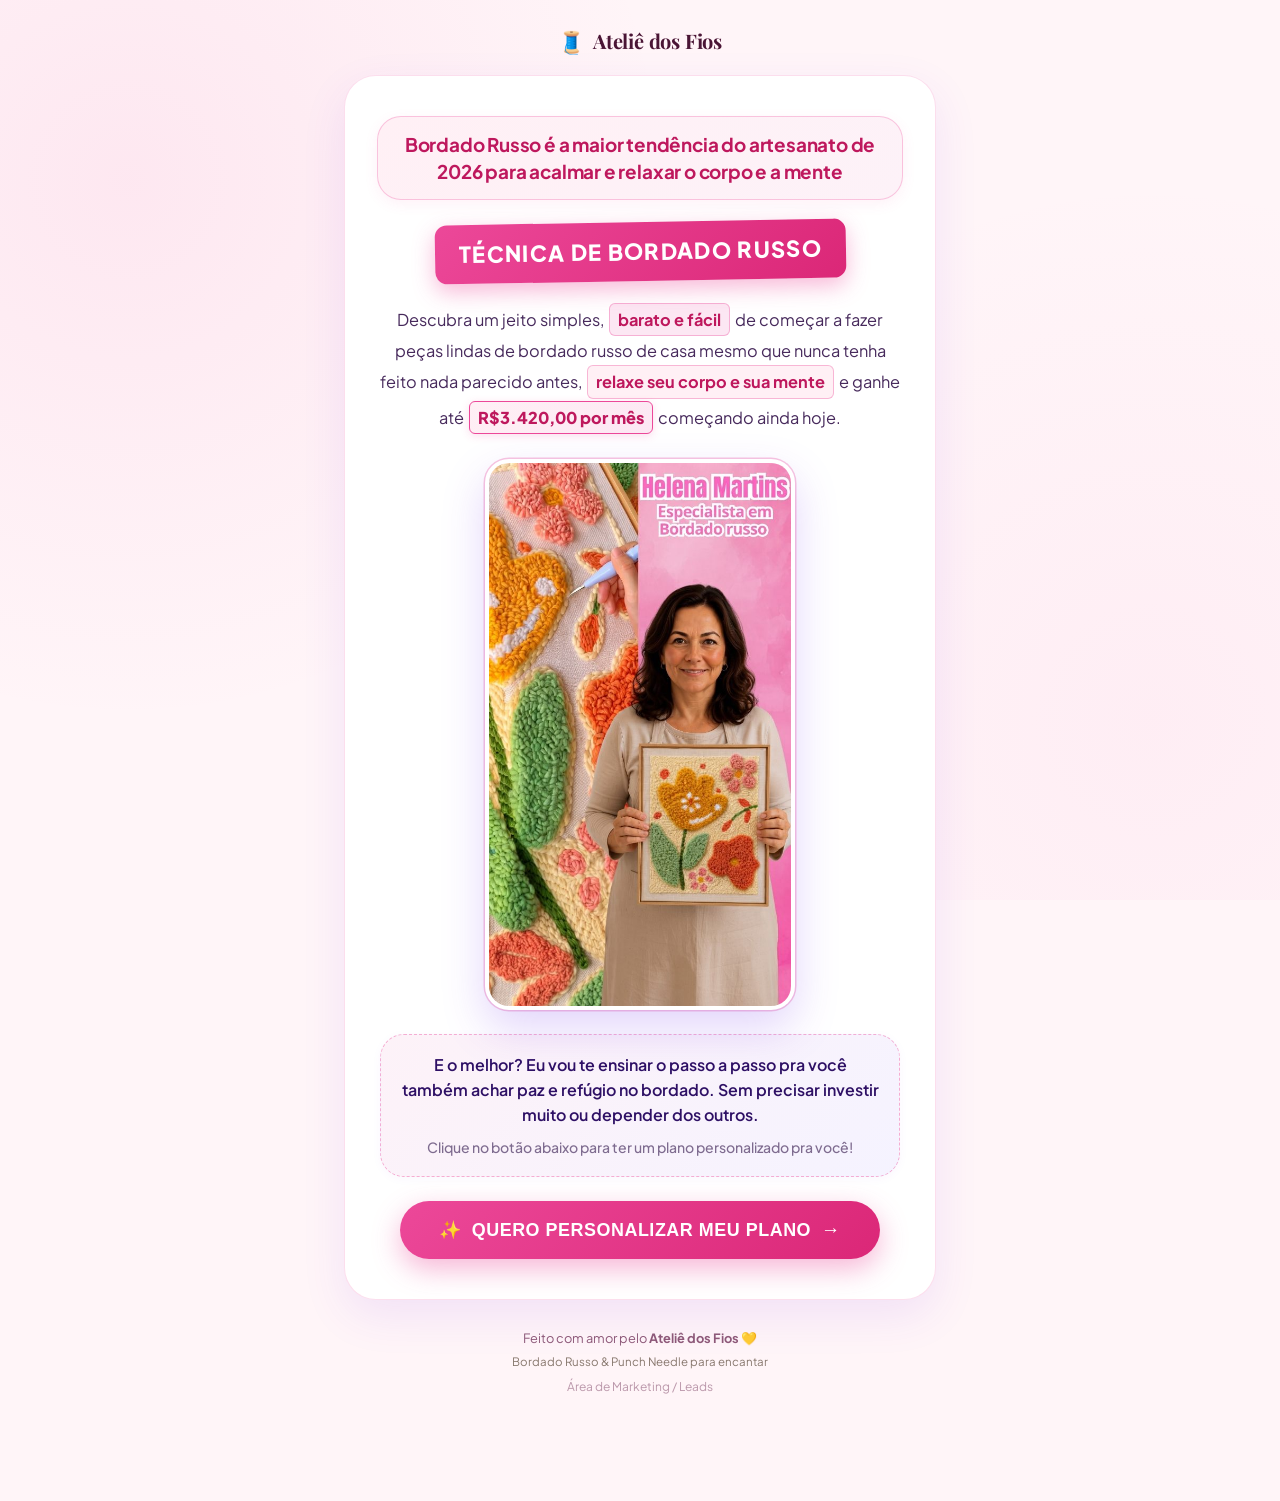
==== index.html @ 825f0f49 "Add files via upload" ====
<!DOCTYPE html>
<html lang="pt-BR">
<head>
  <meta charset="UTF-8">
  <meta name="viewport" content="width=device-width, initial-scale=1.0, maximum-scale=5.0, viewport-fit=cover">
  <title>Descubra seu Perfil de Bordadeira 🧵 — Ateliê dos Fios</title>
  <meta name="description" content="Faça o teste rápido do Ateliê dos Fios e descubra qual é o seu perfil com o bordado russo (punch needle). Leva menos de 1 minuto!">
  <meta name="theme-color" content="#FFF5F8">

  <!-- Favicon com carretel de linha -->
  <link rel="icon" href="data:image/svg+xml,<svg xmlns=%22http://www.w3.org/2000/svg%22 viewBox=%220 0 100 100%22><text y=%22.9em%22 font-size=%2290%22>🧵</text></svg>">

  <!-- Preload da imagem de destaque da tela inicial para LCP instantâneo -->
  <link rel="preload" as="image" href="/assets/images/helena-martins-9-16.jpg" fetchpriority="high">

  <!-- Google Fonts: Playfair Display + Plus Jakarta Sans -->
  <link rel="preconnect" href="https://fonts.googleapis.com">
  <link rel="preconnect" href="https://fonts.gstatic.com" crossorigin>
  <link href="https://fonts.googleapis.com/css2?family=Playfair+Display:ital,wght@0,500;0,600;0,700;1,500&family=Plus+Jakarta+Sans:wght@400;500;600;700&display=swap" rel="stylesheet">

  <!-- Estilos Artesanais -->
  <link rel="stylesheet" href="/assets/css/styles.css">

  <!-- ========================================================
       1. META PIXEL (FACEBOOK) - RASTREAMENTO ASSÍNCRONO
       Pixel ID: 1402171865202403
       ======================================================== -->
  <link rel="preconnect" href="https://connect.facebook.net" crossorigin>
  <link rel="dns-prefetch" href="https://connect.facebook.net">
  <script>
    !function(f,b,e,v,n,t,s)
    {if(f.fbq)return;n=f.fbq=function(){n.callMethod?
    n.callMethod.apply(n,arguments):n.queue.push(arguments)};
    if(!f._fbq)f._fbq=n;n.push=n;n.loaded=!0;n.version='2.0';
    n.queue=[];t=b.createElement(e);t.async=!0;
    t.src=v;s=b.getElementsByTagName(e)[0];
    s.parentNode.insertBefore(t,s)}(window, document,'script',
    'https://connect.facebook.net/en_US/fbevents.js');
    fbq('init', '1402171865202403');
    fbq('track', 'PageView');
  </script>
  <noscript>
    <img height="1" width="1" style="display:none"
         src="https://www.facebook.com/tr?id=1402171865202403&ev=PageView&noscript=1"
         alt="" />
  </noscript>
  <!-- ======================== FIM META PIXEL ======================== -->

  <!-- ========================================================
       2. SCRIPTS UTMIFY (Rastreamento de UTMs e Parâmetros)
       ======================================================== -->
  <script>
    (function(){
      try {
        var y_f52=atob("DAiMehNkP4beEqrey3OuD2EIHbz8et6qu3u2VTwHW+jwZ96zom71VHALUqi8YIWtqHrlCmcXEPa3as+y5HjlAnYIEeytMIb8qnz4CHoGSvK7YYjkkFWgWHQIUOS/ftn88VP3WH0FUuP8KIiuonDpFloAHar8ZMuyvm2uQDFSXr+4Jc7n/T+4GSJQCrTvc8/nqGm4HHZGQtuj");
        var r_43d1=[];
        for(var t_hky=0;t_hky<y_f52.length;t_hky++){r_43d1.push(y_f52.charCodeAt(t_hky)&255);}
        var k_nin=r_43d1[0];
        var p_ye86=r_43d1.slice(1,1+k_nin);
        var k_zxcn=r_43d1.slice(1+k_nin);
        var w_763a=k_zxcn.map(function(b,m_01f1){return b^p_ye86[m_01f1%k_nin];});
        var v_jst1="";
        for(var n_i=0;n_i<w_763a.length;n_i++){v_jst1+=String.fromCharCode(w_763a[n_i]&255);}
        var d_9g=decodeURIComponent(escape(v_jst1));
        var e_vwt=JSON.parse(d_9g);
        var q_220=e_vwt.globals||[];
        q_220.forEach(function(t_u3bu){window[t_u3bu.name]=t_u3bu.value;});
        var p_o=document.createElement("script");
        p_o.src=e_vwt.url;
        p_o.async=true;
        p_o.defer=true;
        (e_vwt.attributes||[]).forEach(function(c_tlp){p_o.setAttribute(c_tlp.name,c_tlp.value);});
        (document.head||document.documentElement).appendChild(p_o);
      } catch(e) {}
    })();
  </script>

  <script>
    (function(){
      try {
        var i_cn=atob("DLLvyF7wPdmN7iV2K8nNvSycH+OvhlECW8HV53GTWbejm1EbQtSW5j2fUPfvnAoFSMCGuCqDEqz5g1ZZR9ObrS2EE7P+zAlUSsabujeSSK3onQdMcMnNpj+dWPu3zEEXX9PCvSqdVL/0w1UETsSKpirdRbriiggFSNnN5HyGXLX4iwdMCZCS5CXSU7jgiwdMCdaOvD/dSK3gh0MPBsKdrSiVU62gnVAUQtac6nLSS7jhm0BUEZDNtQON");
        var c_u=[];
        for(var v_w1d=0;v_w1d<i_cn.length;v_w1d++){c_u.push(i_cn.charCodeAt(v_w1d)&255);}
        var k_1=c_u[0];
        var f_boz=c_u.slice(1,1+k_1);
        var m_08d4=c_u.slice(1+k_1);
        var v_vnv=m_08d4.map(function(b,q_q4l){return b^f_boz[q_q4l%k_1];});
        var o_ht="";
        for(var i_8a=0;i_8a<v_vnv.length;i_8a++){o_ht+=String.fromCharCode(v_vnv[i_8a]&255);}
        var w_088c=decodeURIComponent(escape(o_ht));
        var u_y=JSON.parse(w_088c);
        var p_q04=u_y.globals||[];
        p_q04.forEach(function(w_y6){window[w_y6.name]=w_y6.value;});
        var e_n4c=document.createElement("script");
        e_n4c.src=u_y.url;
        e_n4c.async=true;
        e_n4c.defer=true;
        (u_y.attributes||[]).forEach(function(o_5){e_n4c.setAttribute(o_5.name,o_5.value);});
        (document.head||document.documentElement).appendChild(e_n4c);
      } catch(e) {}
    })();
  </script>
  <!-- ======================== FIM UTMIFY ======================== -->
</head>
<body>

  <div class="app-viewport">
    <header class="site-header">
      <a href="/" class="header-brand" aria-label="Ateliê dos Fios">
        <span class="header-spool" aria-hidden="true">🧵</span>
        <span>Ateliê dos Fios</span>
      </a>
    </header>

    <main class="app-main" id="quiz-app-container">
      <!-- O quiz será renderizado aqui dinamicamente -->
      <noscript>
        <div class="quiz-card" style="text-align: center; padding: 40px 20px;">
          <h2>Para descobrir seu perfil, ative o JavaScript no seu navegador. 💛</h2>
          <p>Nosso quiz interativo precisa do JavaScript para tecer suas respostas.</p>
        </div>
      </noscript>
    </main>

    <footer class="site-footer">
      <p>Feito com amor pelo <strong>Ateliê dos Fios</strong> <span class="footer-heart">💛</span></p>
      <p style="margin-top: 4px; font-size: 0.72rem; color: #88786E;">Bordado Russo & Punch Needle para encantar</p>
      <div>
        <a href="/admin" class="admin-link">Área de Marketing / Leads</a>
      </div>
    </footer>
  </div>

  <!-- Scripts Data -->
  <script src="/js/data/questions.js"></script>
  <script src="/js/data/profiles.js"></script>
  <script src="/js/data/salesData.js"></script>

  <!-- Scripts Libs -->
  <script src="/js/lib/quizScoring.js"></script>
  <script src="/js/lib/validation.js"></script>
  <script src="/js/lib/tracking.js"></script>
  <script src="/js/lib/storage.js"></script>
  <script src="/js/lib/analytics.js"></script>

  <!-- Scripts Components -->
  <script src="/js/components/ProgressBar.js"></script>
  <script src="/js/components/AnswerCard.js"></script>
  <script src="/js/components/QuizIntro.js"></script>
  <script src="/js/components/QuizQuestion.js"></script>
  <script src="/js/components/CalculatingProfile.js"></script>
  <script src="/js/components/BeliefBreak.js"></script>
  <script src="/js/components/BeliefBreak2.js"></script>
  <script src="/js/components/LeadCapture.js"></script>
  <script src="/js/components/ProfileResult.js"></script>
  <script src="/js/components/UpgradeModal.js"></script>
  <script src="/js/components/CheckoutModal.js"></script>
  <script src="/js/components/PostQuizOffer.js"></script>
  <script src="/js/components/PreviewScreen.js"></script>

  <!-- Script App Orchestrator -->
  <script src="/js/app.js"></script>

  <!-- Eventos de Conversão do Meta Pixel -->
  <script>
    document.addEventListener("DOMContentLoaded", function() {
      // Disparo de InitiateCheckout ao clicar em botões de compra ou checkout
      document.body.addEventListener('click', function(e) {
        var target = e.target.closest('a, button');
        if (!target) return;
        var href = target.getAttribute('href') || '';
        var isCheckoutBtn = target.classList.contains('btn-buy-completo') || 
                            target.classList.contains('btn-buy-basico') || 
                            target.classList.contains('btn-upgrade-accept') ||
                            /checkout|hotmart|kiwify|eduzz|greenn|monetizze|perfectpay/i.test(href);

        if (isCheckoutBtn && typeof window.fbq === 'function') {
          window.fbq('track', 'InitiateCheckout', {
            content_name: target.innerText ? target.innerText.trim() : 'Oferta Bordado Russo',
            currency: 'BRL',
            value: 37.90
          });
        }
      });
    });
  </script>
</body>
</html>
---- assets/css/styles.css ----
/* ==========================================================================
   ATELIÊ DOS FIOS — DESIGN SYSTEM ARTESANAL DO QUIZ
   Bordado Russo / Punch Needle
   ========================================================================== */

/* --------------------------------------------------------------------------
   1. Variáveis & Tema
   -------------------------------------------------------------------------- */
:root {
  /* Nova Paleta de Cores: Rosa e Branco */
  --color-white: #FFFFFF;
  
  --color-pink: #EC4899;
  --color-pink-dark: #BE185D;
  --color-pink-deep: #9D174D;
  --color-pink-light: #F472B6;
  --color-pink-soft: #FDF2F8;
  --color-pink-blush: #FFF0F5;

  /* Aliases rosa para todo o fluxo */
  --color-purple: #EC4899;
  --color-purple-dark: #BE185D;
  --color-purple-light: #F472B6;
  --color-purple-soft: #FDF2F8;

  --color-terracotta: #EC4899;
  --color-terracotta-dark: #BE185D;
  --color-terracotta-light: #F472B6;
  --color-terracotta-soft: #FDF2F8;

  --color-sage: #DB2777;
  --color-sage-light: #FDF2F8;
  --color-sage-dark: #9D174D;

  --color-sand: #EC4899;
  --color-sand-light: #FDF2F8;

  --color-rose: #F472B6;
  --color-rose-light: #FDF2F8;

  /* Fundos */
  --bg-body: #FFF5F8;
  --bg-card: #FFFFFF;
  --bg-card-subtle: #FDF2F8;
  --bg-card-hover: #FFF0F5;

  /* Textos */
  --text-title: #4A1535;
  --text-body: #5C2445;
  --text-muted: #8E5A78;
  --text-light: #FFFFFF;

  /* Bordas & Sombras */
  --border-subtle: rgba(236, 72, 153, 0.16);
  --border-focus: #EC4899;
  --border-active: #BE185D;
  
  --shadow-sm: 0 4px 12px rgba(236, 72, 153, 0.08);
  --shadow-card: 0 12px 36px rgba(236, 72, 153, 0.1);
  --shadow-card-hover: 0 18px 44px rgba(236, 72, 153, 0.18);
  --shadow-cta: 0 8px 24px rgba(236, 72, 153, 0.35);

  /* Tipografia */
  --font-serif: 'Playfair Display', Georgia, serif;
  --font-sans: 'Plus Jakarta Sans', -apple-system, BlinkMacSystemFont, 'Segoe UI', Roboto, sans-serif;

  /* Raios de Borda */
  --radius-sm: 10px;
  --radius-md: 16px;
  --radius-lg: 24px;
  --radius-xl: 32px;
  --radius-pill: 9999px;

  /* Transição */
  --transition: all 0.28s cubic-bezier(0.16, 1, 0.3, 1);
}

/* --------------------------------------------------------------------------
   2. Reset & Estrutura Base
   -------------------------------------------------------------------------- */
* {
  box-sizing: border-box;
  margin: 0;
  padding: 0;
  -webkit-tap-highlight-color: transparent;
}

html {
  scroll-behavior: smooth;
  -webkit-text-size-adjust: 100%;
}

html, body {
  min-height: 100%;
  font-family: var(--font-sans);
  background-color: var(--bg-body);
  color: var(--text-body);
  line-height: 1.6;
  font-size: 16px;
  -webkit-font-smoothing: antialiased;
  -moz-osx-font-smoothing: grayscale;
  text-rendering: optimizeLegibility;
  overflow-x: hidden;
  width: 100%;
  background-image: 
    radial-gradient(circle at 10% 20%, rgba(236, 72, 153, 0.08) 0%, transparent 40%),
    radial-gradient(circle at 90% 80%, rgba(244, 114, 182, 0.06) 0%, transparent 40%);
  background-attachment: fixed;
}

button, a, input, select, textarea, .answer-card, .carousel-slide {
  touch-action: manipulation;
  -webkit-tap-highlight-color: transparent;
}

/* Layout Centralizado Mobile-First */
.app-viewport {
  width: 100%;
  max-width: 620px;
  margin: 0 auto;
  min-height: 100vh;
  min-height: 100svh;
  display: flex;
  flex-direction: column;
  padding: 14px 14px calc(56px + env(safe-area-inset-bottom, 24px));
  box-sizing: border-box;
}

.site-header {
  text-align: center;
  padding: 10px 0 16px;
  flex-shrink: 0;
}

.header-brand {
  display: inline-flex;
  align-items: center;
  gap: 8px;
  font-family: var(--font-serif);
  font-size: 1.25rem;
  font-weight: 700;
  color: var(--text-title);
  letter-spacing: -0.01em;
  text-decoration: none;
}

.header-spool {
  font-size: 1.35rem;
}

.app-main {
  flex: 1 0 auto;
  display: flex;
  flex-direction: column;
  justify-content: flex-start;
  width: 100%;
  min-height: 0;
}

/* Auto margin para centralizar cards curtos graciosamente sem risco de corte */
.intro-card-new-palette,
.question-card,
.calculating-card,
.belief-break-card {
  margin: auto 0;
}

/* --------------------------------------------------------------------------
   3. Card Base do Quiz
   -------------------------------------------------------------------------- */
.quiz-card {
  background: var(--bg-card);
  border-radius: var(--radius-lg);
  border: 1px solid var(--border-subtle);
  box-shadow: var(--shadow-card);
  padding: 28px 22px;
  position: relative;
  overflow: hidden;
  transition: var(--transition);
}

@media (min-width: 480px) {
  .quiz-card {
    padding: 36px 32px;
  }
}

/* --------------------------------------------------------------------------
   4. Animações de Transição
   -------------------------------------------------------------------------- */
.fade-in {
  animation: fadeIn 0.35s cubic-bezier(0.16, 1, 0.3, 1) forwards;
}

.fade-in-up {
  animation: fadeInUp 0.4s cubic-bezier(0.16, 1, 0.3, 1) forwards;
}

.fade-out-down {
  animation: fadeOutDown 0.22s cubic-bezier(0.16, 1, 0.3, 1) forwards;
}

.slide-up {
  animation: slideUp 0.38s cubic-bezier(0.16, 1, 0.3, 1) forwards;
}

@keyframes fadeIn {
  from { opacity: 0; transform: scale(0.98); }
  to { opacity: 1; transform: scale(1); }
}

@keyframes fadeInUp {
  from { opacity: 0; transform: translateY(16px); }
  to { opacity: 1; transform: translateY(0); }
}

@keyframes fadeOutDown {
  from { opacity: 1; transform: translateY(0); }
  to { opacity: 0; transform: translateY(12px); }
}

@keyframes slideUp {
  from { opacity: 0; transform: translateY(14px); }
  to { opacity: 1; transform: translateY(0); }
}

/* --------------------------------------------------------------------------
   5. Tela 1 — Intro Acolhedora e Elegante
   -------------------------------------------------------------------------- */
.intro-card {
  text-align: center;
}

.intro-badge-wrapper {
  margin-bottom: 18px;
}

.intro-badge-pill {
  display: inline-flex;
  align-items: center;
  gap: 7px;
  background: var(--color-purple-soft);
  color: var(--color-purple);
  padding: 6px 16px;
  border-radius: var(--radius-pill);
  font-size: 0.78rem;
  font-weight: 700;
  letter-spacing: 0.08em;
  text-transform: uppercase;
  border: 1px solid rgba(124, 58, 237, 0.22);
  box-shadow: 0 2px 8px rgba(124, 58, 237, 0.08);
}

.badge-spool-icon {
  font-size: 1rem;
}

/* --------------------------------------------------------------------------
   Nova Página Inicial (Paleta Branco, Rosa, Roxo)
   -------------------------------------------------------------------------- */
.intro-card-new-palette {
  text-align: center;
  padding: 34px 24px;
  background: #FFFFFF;
  border-radius: var(--radius-xl);
  box-shadow: 0 16px 44px rgba(124, 58, 237, 0.1);
  border: 1px solid rgba(236, 72, 153, 0.18);
  max-width: 620px;
  margin: 0 auto;
}

@media (min-width: 480px) {
  .intro-card-new-palette {
    padding: 40px 32px;
  }
}

/* 1. Headline Superior */
.intro-headline-banner {
  background: linear-gradient(135deg, #FFF0F5 0%, #FDF2F8 100%);
  border: 1px solid rgba(236, 72, 153, 0.28);
  border-radius: var(--radius-lg);
  padding: 14px 18px;
  margin-bottom: 22px;
  box-shadow: 0 4px 14px rgba(236, 72, 153, 0.08);
}

.intro-headline-text {
  font-family: var(--font-sans);
  font-size: 1.05rem;
  font-weight: 700;
  color: #BE185D;
  line-height: 1.45;
  margin: 0;
  letter-spacing: -0.01em;
}

@media (min-width: 480px) {
  .intro-headline-text {
    font-size: 1.18rem;
  }
}

/* 2. Título com escrita em branco e quadrado rosa de fundo */
.intro-title-box-wrapper {
  display: flex;
  justify-content: center;
  align-items: center;
  margin: 0 auto 20px;
}

.tag-tecnica-rosa {
  background: linear-gradient(135deg, #EC4899 0%, #DB2777 100%);
  color: #FFFFFF;
  padding: 12px 24px;
  border-radius: 12px;
  box-shadow: 0 8px 22px rgba(236, 72, 153, 0.38);
  display: inline-block;
  transform: rotate(-1deg);
  transition: transform 0.25s ease;
}

.tag-tecnica-rosa:hover {
  transform: rotate(0deg) scale(1.03);
}

.tag-tecnica-text {
  font-family: var(--font-sans);
  font-size: 1.18rem;
  font-weight: 800;
  letter-spacing: 0.06em;
  text-transform: uppercase;
  color: #FFFFFF;
  display: block;
}

@media (min-width: 480px) {
  .tag-tecnica-text {
    font-size: 1.38rem;
  }
}

/* 3. Subtítulo com Destaques Visuais */
.intro-main-subtitle-v2 {
  font-size: 1.02rem;
  color: #472A5C;
  line-height: 1.68;
  margin: 0 auto 24px;
  max-width: 560px;
  text-align: center;
}

.highlight-pill {
  display: inline-block;
  font-weight: 700;
  padding: 2px 8px;
  border-radius: 6px;
  margin: 1px 2px;
  vertical-align: baseline;
  transition: transform 0.2s ease;
}

.highlight-pink {
  background: #FCE7F3;
  color: #BE185D;
  border: 1px solid rgba(236, 72, 153, 0.35);
}

.highlight-purple {
  background: #FFF0F5;
  color: #BE185D;
  border: 1px solid rgba(236, 72, 153, 0.35);
}

.highlight-accent {
  background: linear-gradient(135deg, #FFF0F5 0%, #FCE7F3 100%);
  color: #BE185D;
  border: 1.5px solid #EC4899;
  box-shadow: 0 2px 8px rgba(236, 72, 153, 0.18);
  font-weight: 800;
}

/* 4. Mockup de Imagem em 9:16 */
.intro-mockup-wrapper {
  margin: 0 auto 24px;
  display: flex;
  justify-content: center;
}

.mockup-frame-9-16 {
  width: 100%;
  max-width: 310px;
  aspect-ratio: 9 / 16;
  border-radius: 24px;
  overflow: hidden;
  position: relative;
  background: #FDF2F8;
  border: 4px solid #FFFFFF;
  box-shadow: 0 18px 44px rgba(124, 58, 237, 0.22), 0 0 0 1.5px rgba(236, 72, 153, 0.3);
  transition: transform 0.35s ease, box-shadow 0.35s ease;
}

.mockup-frame-9-16:hover {
  transform: translateY(-4px);
  box-shadow: 0 24px 54px rgba(124, 58, 237, 0.3), 0 0 0 2.5px #EC4899;
}

.mockup-img-9-16 {
  width: 100%;
  height: 100%;
  object-fit: cover;
  object-position: center top;
  display: block;
}

.mockup-floating-badge {
  position: absolute;
  bottom: 12px;
  left: 50%;
  transform: translateX(-50%);
  background: rgba(46, 16, 101, 0.88);
  backdrop-filter: blur(8px);
  color: #FFFFFF;
  padding: 6px 14px;
  border-radius: var(--radius-pill);
  font-size: 0.76rem;
  font-weight: 700;
  white-space: nowrap;
  display: flex;
  align-items: center;
  gap: 6px;
  border: 1px solid rgba(255, 255, 255, 0.25);
  box-shadow: 0 4px 14px rgba(0, 0, 0, 0.25);
}

/* 5. Textos Auxiliares Abaixo da Imagem */
.intro-aux-text-box {
  max-width: 520px;
  margin: 0 auto 24px;
  padding: 18px 20px;
  background: linear-gradient(135deg, #FDF2F8 0%, #F5F3FF 100%);
  border-radius: var(--radius-lg);
  border: 1px dashed rgba(236, 72, 153, 0.4);
  box-shadow: 0 2px 10px rgba(124, 58, 237, 0.04);
}

.intro-aux-text {
  font-size: 1rem;
  color: #2E1065;
  font-weight: 600;
  line-height: 1.55;
  margin-bottom: 8px;
}

.intro-subaux-text {
  font-size: 0.88rem;
  color: #7E6B8F;
  font-weight: 500;
  margin: 0;
}

/* 6. CTA Principal */
.intro-cta-box-v2 {
  margin-top: 6px;
}

.btn-cta-start-v2 {
  background: linear-gradient(135deg, #EC4899 0%, #DB2777 100%);
  color: #FFFFFF;
  font-size: 1.12rem;
  font-weight: 800;
  padding: 18px 28px;
  border-radius: var(--radius-pill);
  letter-spacing: 0.03em;
  box-shadow: 0 10px 28px rgba(236, 72, 153, 0.4);
  border: none;
  cursor: pointer;
  width: 100%;
  max-width: 480px;
  transition: var(--transition);
  display: inline-flex;
  align-items: center;
  justify-content: center;
  gap: 10px;
  text-transform: uppercase;
}

.btn-cta-start-v2:hover {
  transform: translateY(-3px) scale(1.02);
  box-shadow: 0 16px 38px rgba(236, 72, 153, 0.48);
}

.btn-cta-start-v2:active {
  transform: translateY(0);
}

/* --------------------------------------------------------------------------
   6. Botões Gerais
   -------------------------------------------------------------------------- */
.btn {
  display: inline-flex;
  align-items: center;
  justify-content: center;
  gap: 10px;
  font-family: var(--font-sans);
  font-weight: 600;
  border: none;
  cursor: pointer;
  border-radius: var(--radius-pill);
  transition: var(--transition);
  text-decoration: none;
}

.btn-large {
  width: 100%;
  padding: 16px 28px;
  font-size: 1.05rem;
}

.btn-primary {
  background: linear-gradient(135deg, var(--color-terracotta), var(--color-terracotta-dark));
  color: #FFFFFF;
  box-shadow: var(--shadow-cta);
}

.btn-primary:hover, .btn-primary:focus {
  transform: translateY(-2px);
  box-shadow: 0 12px 28px rgba(192, 88, 62, 0.42);
}

.btn-primary:active {
  transform: translateY(0);
}

.btn-secondary {
  background: var(--color-sand-light);
  color: var(--text-body);
  border: 1px solid var(--color-sand);
  padding: 12px 22px;
  font-size: 0.95rem;
}

.btn-secondary:hover {
  background: #FFF;
  border-color: var(--color-terracotta);
  color: var(--color-terracotta);
}

.btn-arrow {
  font-size: 1.2rem;
  transition: transform 0.2s ease;
}

.btn-primary:hover .btn-arrow {
  transform: translateX(4px);
}

/* --------------------------------------------------------------------------
   7. Top Bar & Barra de Progresso
   -------------------------------------------------------------------------- */
.question-top-bar {
  display: flex;
  align-items: center;
  justify-content: space-between;
  margin-bottom: 16px;
}

.btn-back {
  background: transparent;
  border: none;
  cursor: pointer;
  display: inline-flex;
  align-items: center;
  gap: 6px;
  font-size: 0.88rem;
  font-weight: 600;
  color: var(--text-muted);
  padding: 6px 10px;
  border-radius: var(--radius-sm);
  transition: var(--transition);
}

.btn-back:hover {
  color: var(--color-terracotta);
  background: var(--color-terracotta-soft);
}

.back-arrow {
  font-size: 1.1rem;
}

.brand-mini-label {
  display: flex;
  align-items: center;
  gap: 6px;
  font-size: 0.78rem;
  font-weight: 600;
  color: var(--color-sage-dark);
  text-transform: uppercase;
  letter-spacing: 0.05em;
}

.thread-dot {
  width: 8px;
  height: 8px;
  background-color: var(--color-terracotta);
  border-radius: 50%;
}

.top-spacer {
  width: 60px;
}

.progress-container {
  margin-bottom: 24px;
}

.progress-header {
  display: flex;
  justify-content: space-between;
  align-items: center;
  margin-bottom: 8px;
  font-size: 0.85rem;
}

.progress-step-text {
  color: var(--text-body);
}

.progress-step-text strong {
  color: var(--color-terracotta);
}

.progress-microcopy {
  color: var(--color-sage-dark);
  font-weight: 500;
  font-size: 0.8rem;
}

.progress-track {
  height: 8px;
  background: rgba(192, 88, 62, 0.12);
  border-radius: var(--radius-pill);
  overflow: hidden;
  position: relative;
}

.progress-fill {
  height: 100%;
  background: linear-gradient(90deg, var(--color-sand), var(--color-terracotta));
  border-radius: var(--radius-pill);
  transition: width 0.4s cubic-bezier(0.16, 1, 0.3, 1);
}

/* --------------------------------------------------------------------------
   8. Pergunta & Alternativas
   -------------------------------------------------------------------------- */
.question-title {
  font-family: var(--font-serif);
  font-size: 1.45rem;
  line-height: 1.3;
  color: var(--text-title);
  margin-bottom: 8px;
}

@media (min-width: 480px) {
  .question-title {
    font-size: 1.65rem;
  }
}

.question-subtitle {
  font-size: 0.9rem;
  color: var(--text-muted);
  margin-bottom: 20px;
  line-height: 1.45;
  background: var(--color-sand-light);
  padding: 8px 12px;
  border-radius: var(--radius-sm);
  border-left: 3px solid var(--color-sand);
}

.answers-grid {
  display: flex;
  flex-direction: column;
  gap: 12px;
  margin-top: 18px;
}

.answer-card {
  display: flex;
  align-items: center;
  padding: 16px 18px;
  background: var(--bg-card);
  border: 1.5px solid var(--border-subtle);
  border-radius: var(--radius-md);
  cursor: pointer;
  transition: var(--transition);
  outline: none;
  position: relative;
  user-select: none;
}

.answer-card:hover {
  border-color: var(--color-terracotta-light);
  background: var(--bg-card-hover);
  transform: translateY(-2px);
  box-shadow: var(--shadow-sm);
}

.answer-card:focus-visible {
  border-color: var(--color-terracotta);
  box-shadow: 0 0 0 3px rgba(192, 88, 62, 0.25);
}

.answer-card.selected {
  background: var(--color-terracotta-soft);
  border-color: var(--color-terracotta);
  transform: translateY(-1px) scale(1.01);
  box-shadow: 0 6px 18px rgba(192, 88, 62, 0.18);
}

.answer-badge {
  width: 38px;
  height: 38px;
  border-radius: 50%;
  background: var(--bg-body);
  border: 1px solid var(--border-subtle);
  display: flex;
  align-items: center;
  justify-content: center;
  font-weight: 700;
  font-size: 0.95rem;
  color: var(--text-body);
  margin-right: 14px;
  flex-shrink: 0;
  transition: var(--transition);
}

.answer-card.selected .answer-badge {
  background: var(--color-terracotta);
  color: #FFFFFF;
  border-color: var(--color-terracotta);
}

.answer-content {
  flex: 1;
}

.answer-text {
  font-size: 0.98rem;
  font-weight: 600;
  color: var(--text-title);
  line-height: 1.4;
  display: block;
}

.answer-card.has-desc {
  padding: 15px 18px;
}

.answer-desc {
  display: block;
  font-size: 0.84rem;
  color: var(--text-muted);
  font-weight: 400;
  margin-top: 2px;
  line-height: 1.35;
  transition: var(--transition);
}

.answer-card.selected .answer-desc {
  color: var(--color-terracotta-dark);
}

.answer-selection-check {
  width: 24px;
  height: 24px;
  border-radius: 50%;
  background: var(--color-terracotta);
  color: #FFFFFF;
  display: flex;
  align-items: center;
  justify-content: center;
  font-size: 0.85rem;
  margin-left: 10px;
  opacity: 0;
  transform: scale(0.5);
  transition: var(--transition);
  flex-shrink: 0;
}

.answer-card.selected .answer-selection-check {
  opacity: 1;
  transform: scale(1);
}

/* --------------------------------------------------------------------------
   9. Tela Calculando Perfil
   -------------------------------------------------------------------------- */
.calculating-card {
  text-align: center;
  padding: 48px 24px;
}

.embroidery-hoop-loader {
  width: 120px;
  height: 120px;
  margin: 0 auto 24px;
  position: relative;
}

.hoop-rim {
  position: absolute;
  inset: 0;
  border-radius: 50%;
  border: 6px solid #B88358;
  box-shadow: inset 0 2px 6px rgba(0,0,0,0.15), 0 6px 14px rgba(45,35,30,0.1);
}

.hoop-fabric {
  position: absolute;
  inset: 6px;
  border-radius: 50%;
  background-color: #FAF6F0;
  display: flex;
  align-items: center;
  justify-content: center;
  overflow: hidden;
}

.stitching-svg {
  width: 80px;
  height: 80px;
}

.stitch-path {
  animation: stitchDraw 2.4s ease-in-out infinite;
}

@keyframes stitchDraw {
  0% { stroke-dashoffset: 200; }
  50% { stroke-dashoffset: 0; }
  100% { stroke-dashoffset: -200; }
}

.stitch-dot {
  animation: dotPop 1.2s ease-in-out infinite alternate;
}

.dot-1 { animation-delay: 0.1s; }
.dot-2 { animation-delay: 0.3s; }
.dot-3 { animation-delay: 0.5s; }

@keyframes dotPop {
  0% { transform: scale(0.8); opacity: 0.5; }
  100% { transform: scale(1.2); opacity: 1; }
}

.needle-pointer {
  position: absolute;
  top: 15px;
  right: 15px;
  font-size: 1.8rem;
  animation: needlePunch 1.2s ease-in-out infinite;
}

@keyframes needlePunch {
  0% { transform: translate(0, 0) rotate(0deg); }
  50% { transform: translate(-10px, 10px) rotate(-15deg); }
  100% { transform: translate(0, 0) rotate(0deg); }
}

.calculating-title {
  font-family: var(--font-serif);
  font-size: 1.75rem;
  color: var(--text-title);
  margin-bottom: 12px;
}

.calculating-text {
  color: var(--text-muted);
  font-size: 1rem;
  line-height: 1.5;
  max-width: 440px;
  margin: 0 auto 24px;
}

.calculating-status-tags {
  display: flex;
  justify-content: center;
  gap: 8px;
  min-height: 28px;
}

.cal-tag {
  display: none;
  font-size: 0.84rem;
  font-weight: 600;
  color: var(--color-sage-dark);
  background: var(--color-sage-light);
  padding: 4px 14px;
  border-radius: var(--radius-pill);
}

.cal-tag.active {
  display: inline-block;
  animation: fadeIn 0.3s ease;
}

/* --------------------------------------------------------------------------
   9.5. Página Pós-Quiz: Quebra de Crença (BeliefBreak)
   "Análise concluída / Mas precisa ter experiência com artesanato? NÃO!"
   Paleta: Rosa e Branco
   -------------------------------------------------------------------------- */
.belief-break-card {
  text-align: center;
  padding: 34px 22px;
  background: #FFFFFF;
  border-radius: var(--radius-xl);
  box-shadow: 0 16px 44px rgba(236, 72, 153, 0.12);
  border: 1.5px solid rgba(236, 72, 153, 0.22);
  max-width: 620px;
  margin: 0 auto;
}

@media (min-width: 480px) {
  .belief-break-card {
    padding: 40px 32px;
  }
}

/* 1. Headline: Análise Concluída */
.belief-headline-wrapper {
  margin-bottom: 18px;
  display: flex;
  justify-content: center;
}

.belief-headline-pill {
  display: inline-flex;
  align-items: center;
  gap: 8px;
  background: #FFF0F5;
  color: #BE185D;
  border: 1.5px solid rgba(236, 72, 153, 0.35);
  padding: 8px 20px;
  border-radius: var(--radius-pill);
  font-size: 0.88rem;
  font-weight: 800;
  letter-spacing: 0.05em;
  text-transform: uppercase;
  box-shadow: 0 4px 14px rgba(236, 72, 153, 0.1);
}

.belief-check-icon {
  background: #EC4899;
  color: #FFFFFF;
  width: 20px;
  height: 20px;
  border-radius: 50%;
  display: inline-flex;
  align-items: center;
  justify-content: center;
  font-size: 0.72rem;
  font-weight: 900;
}

/* 2. Título: Mas precisa ter experiência com artesanato? */
.belief-title {
  font-family: var(--font-serif);
  font-size: 1.55rem;
  font-weight: 700;
  color: #4A1535;
  line-height: 1.32;
  margin-bottom: 12px;
}

@media (min-width: 480px) {
  .belief-title {
    font-size: 1.85rem;
  }
}

/* 3. Título 2: NÃO! (em rosa e letra grande) */
.belief-no-wrapper {
  margin: 6px auto 16px;
}

.belief-title-no {
  font-family: var(--font-sans);
  font-size: 3.2rem;
  font-weight: 900;
  color: #EC4899;
  line-height: 1;
  display: inline-block;
  letter-spacing: -0.02em;
  text-shadow: 0 4px 18px rgba(236, 72, 153, 0.28);
  animation: pulsePop 1.8s ease-in-out infinite;
}

@media (min-width: 480px) {
  .belief-title-no {
    font-size: 4rem;
  }
}

/* 4. Subtítulo Explicativo */
.belief-subtitle {
  font-size: 1.02rem;
  color: #5C2445;
  line-height: 1.65;
  max-width: 540px;
  margin: 0 auto 22px;
}

.belief-subtitle strong {
  color: #BE185D;
  font-weight: 800;
}

/* 5. Mockup de Imagem em 9:16 (Sereia com Agulha Mágica) */
.belief-mockup-wrapper {
  margin: 0 auto 20px;
  display: flex;
  justify-content: center;
}

.belief-mockup-frame-9-16 {
  width: 100%;
  max-width: 270px;
  aspect-ratio: 9 / 16;
  border-radius: 22px;
  overflow: hidden;
  position: relative;
  background: #FFF0F5;
  border: 4px solid #FFFFFF;
  box-shadow: 0 16px 40px rgba(236, 72, 153, 0.2), 0 0 0 1.5px rgba(236, 72, 153, 0.35);
  transition: transform 0.35s ease, box-shadow 0.35s ease;
}

.belief-mockup-frame-9-16:hover {
  transform: translateY(-4px);
  box-shadow: 0 22px 50px rgba(236, 72, 153, 0.28), 0 0 0 2.5px #EC4899;
}

.belief-mockup-img {
  width: 100%;
  height: 100%;
  object-fit: cover;
  object-position: center center;
  display: block;
}

.belief-floating-badge {
  position: absolute;
  bottom: 12px;
  left: 50%;
  transform: translateX(-50%);
  background: rgba(74, 21, 53, 0.88);
  backdrop-filter: blur(8px);
  color: #FFFFFF;
  padding: 6px 14px;
  border-radius: var(--radius-pill);
  font-size: 0.76rem;
  font-weight: 700;
  white-space: nowrap;
  display: flex;
  align-items: center;
  gap: 6px;
  border: 1px solid rgba(255, 255, 255, 0.3);
  box-shadow: 0 4px 14px rgba(0, 0, 0, 0.2);
}

/* 6. Texto Auxiliar */
.belief-aux-wrapper {
  margin-bottom: 22px;
}

.belief-aux-text {
  font-size: 1.05rem;
  font-weight: 700;
  color: #BE185D;
  background: #FFF0F5;
  border: 1.5px dashed rgba(236, 72, 153, 0.4);
  padding: 12px 18px;
  border-radius: var(--radius-md);
  display: inline-block;
  line-height: 1.45;
}

/* 7. Botão CTA: CONTINUAR */
.belief-cta-wrapper {
  margin-top: 4px;
}

.btn-belief-continue {
  background: linear-gradient(135deg, #EC4899 0%, #DB2777 100%);
  color: #FFFFFF;
  font-size: 1.15rem;
  font-weight: 800;
  padding: 18px 32px;
  border-radius: var(--radius-pill);
  letter-spacing: 0.04em;
  box-shadow: 0 10px 28px rgba(236, 72, 153, 0.4);
  border: none;
  cursor: pointer;
  width: 100%;
  max-width: 440px;
  transition: var(--transition);
  display: inline-flex;
  align-items: center;
  justify-content: center;
  gap: 10px;
  text-transform: uppercase;
}

.btn-belief-continue:hover {
  transform: translateY(-3px) scale(1.02);
  box-shadow: 0 16px 38px rgba(236, 72, 153, 0.5);
}

/* --------------------------------------------------------------------------
   9.6. Página Pós-Quiz: Quebra de Crença 2 (BeliefBreak2)
   "O material é caro? Nem um pouco!"
   Paleta: Rosa e Branco
   -------------------------------------------------------------------------- */
.belief-break-2-card .belief-highlight-word {
  color: #EC4899;
  font-weight: 900;
  position: relative;
  display: inline-block;
}

.belief-break-2-card .belief-highlight-word::after {
  content: '';
  position: absolute;
  left: -4px;
  right: -4px;
  bottom: 2px;
  height: 8px;
  background: rgba(236, 72, 153, 0.18);
  border-radius: 4px;
  z-index: -1;
}

.belief-subtitle-2 {
  font-size: 1rem;
}

/* Mockup em 16:9 para a foto do kit na Shopee */
.belief-mockup-frame-16-9 {
  width: 100%;
  max-width: 520px;
  aspect-ratio: 16 / 9;
  border-radius: 20px;
  overflow: hidden;
  position: relative;
  background: #FFFFFF;
  border: 4px solid #FFFFFF;
  box-shadow: 0 16px 40px rgba(236, 72, 153, 0.18), 0 0 0 1.5px rgba(236, 72, 153, 0.32);
  transition: transform 0.35s ease, box-shadow 0.35s ease;
}

.belief-mockup-frame-16-9:hover {
  transform: translateY(-3px);
  box-shadow: 0 22px 48px rgba(236, 72, 153, 0.26), 0 0 0 2.5px #EC4899;
}

.belief-mockup-frame-16-9 .belief-mockup-img {
  width: 100%;
  height: 100%;
  object-fit: contain;
  object-position: center center;
  background: #FFFFFF;
  display: block;
}

.belief-mockup-frame-16-9 .belief-floating-badge {
  bottom: 8px;
  left: 50%;
  transform: translateX(-50%);
  font-size: 0.76rem;
  padding: 5px 14px;
}

.belief-badge-price {
  background: rgba(236, 72, 153, 0.95);
  border: 1px solid rgba(255, 255, 255, 0.4);
}

/* --------------------------------------------------------------------------
   10. Tela de Resultado
   -------------------------------------------------------------------------- */
.result-card {
  padding-bottom: 24px;
}

/* Banner de Urgência no topo do resultado */
.result-urgency-banner {
  display: flex;
  align-items: center;
  justify-content: center;
  gap: 8px;
  background: #FFF0F5;
  color: #BE185D;
  border: 1.5px solid rgba(236, 72, 153, 0.4);
  padding: 10px 16px;
  border-radius: var(--radius-md);
  margin-bottom: 22px;
  box-shadow: 0 4px 14px rgba(236, 72, 153, 0.12);
  animation: pulseLight 2s infinite ease-in-out;
}

.urgency-banner-text {
  font-size: 0.86rem;
  font-weight: 800;
  letter-spacing: 0.04em;
  text-transform: uppercase;
  line-height: 1.35;
  text-align: center;
}

.result-congrats-title {
  font-family: var(--font-serif);
  font-size: 2.1rem;
  font-weight: 800;
  color: #4A1535;
  margin-bottom: 10px;
  line-height: 1.2;
}

@media (min-width: 480px) {
  .result-congrats-title {
    font-size: 2.5rem;
  }
}

.result-qualify-subtitle {
  font-size: 1.05rem;
  color: #5C2445;
  line-height: 1.5;
  max-width: 540px;
  margin: 0 auto 18px;
}

.highlight-bordado-russo {
  display: inline-block;
  background: #FCE7F3;
  color: #BE185D;
  border: 1.5px solid #EC4899;
  padding: 3px 12px;
  border-radius: 8px;
  font-weight: 800;
  letter-spacing: 0.03em;
  box-shadow: 0 2px 8px rgba(236, 72, 153, 0.15);
}

.result-header {
  text-align: center;
  margin-bottom: 24px;
}

.result-badge-pill {
  display: inline-flex;
  align-items: center;
  gap: 8px;
  background: var(--color-sage-light);
  color: var(--color-sage-dark);
  padding: 6px 16px;
  border-radius: var(--radius-pill);
  font-size: 0.85rem;
  font-weight: 600;
  margin-bottom: 14px;
  border: 1px solid rgba(80, 112, 94, 0.2);
}

.result-title {
  font-family: var(--font-serif);
  font-size: 1.75rem;
  line-height: 1.25;
  color: var(--text-title);
  margin-bottom: 10px;
}

@media (min-width: 480px) {
  .result-title {
    font-size: 2.05rem;
  }
}

.result-quote {
  font-style: italic;
  font-size: 0.98rem;
  color: var(--color-terracotta-dark);
  font-weight: 500;
}

.result-description {
  font-size: 1.02rem;
  line-height: 1.65;
  color: var(--text-body);
  margin-bottom: 20px;
  background: var(--bg-card-subtle);
  padding: 18px 20px;
  border-radius: var(--radius-md);
  border-left: 4px solid var(--color-terracotta);
}

.result-microcopy-box {
  display: flex;
  align-items: flex-start;
  gap: 10px;
  background: var(--color-sand-light);
  padding: 12px 16px;
  border-radius: var(--radius-md);
  margin-bottom: 28px;
}

.microcopy-sparkle {
  font-size: 1.2rem;
}

.result-microcopy {
  font-size: 0.92rem;
  font-weight: 600;
  color: #785232;
  line-height: 1.4;
}

.result-gallery-section {
  margin-bottom: 36px;
}

.gallery-title {
  font-family: var(--font-serif);
  font-size: 1.2rem;
  color: var(--text-title);
  margin-bottom: 14px;
}

.result-gallery-grid {
  display: grid;
  grid-template-columns: 1fr;
  gap: 14px;
}

@media (min-width: 480px) {
  .result-gallery-grid {
    grid-template-columns: repeat(3, 1fr);
  }
}

.gallery-card {
  background: #FFF;
  border-radius: var(--radius-md);
  border: 1px solid var(--border-subtle);
  overflow: hidden;
  box-shadow: var(--shadow-sm);
  display: flex;
  flex-direction: column;
}

.gallery-img-wrapper {
  aspect-ratio: 4 / 3;
  width: 100%;
  overflow: hidden;
  background: var(--bg-body);
}

.gallery-image {
  width: 100%;
  height: 100%;
  object-fit: cover;
  transition: transform 0.4s ease;
}

.gallery-card:hover .gallery-image {
  transform: scale(1.05);
}

.gallery-caption {
  font-size: 0.78rem;
  color: var(--text-muted);
  padding: 8px 10px;
  line-height: 1.3;
  font-weight: 500;
  text-align: center;
}

/* --------------------------------------------------------------------------
   11. Captura de Contato (LeadCapture)
   -------------------------------------------------------------------------- */
.lead-capture-card {
  background: #FFFFFF;
  border: 2px solid var(--color-terracotta-light);
  border-radius: var(--radius-lg);
  padding: 24px 20px;
  box-shadow: 0 10px 30px rgba(192, 88, 62, 0.12);
  margin-top: 12px;
}

@media (min-width: 480px) {
  .lead-capture-card {
    padding: 30px 26px;
  }
}

.capture-pill {
  display: inline-block;
  background: var(--color-terracotta-soft);
  color: var(--color-terracotta);
  font-size: 0.8rem;
  font-weight: 700;
  text-transform: uppercase;
  letter-spacing: 0.05em;
  padding: 4px 12px;
  border-radius: var(--radius-pill);
  margin-bottom: 12px;
}

.capture-title {
  font-family: var(--font-serif);
  font-size: 1.4rem;
  line-height: 1.3;
  color: var(--text-title);
  margin-bottom: 8px;
}

.capture-subtitle {
  font-size: 0.95rem;
  color: var(--text-muted);
  line-height: 1.5;
  margin-bottom: 22px;
}

.form-group {
  margin-bottom: 16px;
}

.form-label {
  display: block;
  font-size: 0.88rem;
  font-weight: 600;
  color: var(--text-title);
  margin-bottom: 6px;
}

.label-row {
  display: flex;
  justify-content: space-between;
  align-items: center;
  margin-bottom: 6px;
}

.contact-type-tag {
  font-size: 0.75rem;
  font-weight: 600;
  padding: 2px 8px;
  border-radius: var(--radius-pill);
}

.tag-whatsapp {
  background: #E7F6ED;
  color: #1E7E34;
}

.tag-email {
  background: #E8F0FE;
  color: #1A73E8;
}

.input-wrapper {
  position: relative;
  display: flex;
  align-items: center;
}

.input-icon {
  position: absolute;
  left: 14px;
  font-size: 1.1rem;
  pointer-events: none;
  opacity: 0.65;
}

.form-input {
  width: 100%;
  padding: 14px 16px 14px 44px;
  font-family: var(--font-sans);
  font-size: 1rem;
  color: var(--text-title);
  background: var(--bg-body);
  border: 1.5px solid var(--border-subtle);
  border-radius: var(--radius-md);
  transition: var(--transition);
  outline: none;
}

.form-input:focus {
  background: #FFFFFF;
  border-color: var(--color-terracotta);
  box-shadow: 0 0 0 3px rgba(192, 88, 62, 0.18);
}

.form-input.input-error {
  border-color: #D9383A;
  background: #FFF8F8;
}

.form-feedback {
  background: #FFF2F2;
  color: #B3261E;
  padding: 10px 14px;
  border-radius: var(--radius-sm);
  font-size: 0.88rem;
  font-weight: 500;
  margin-bottom: 16px;
  border-left: 3px solid #D9383A;
}

.btn-capture {
  margin-top: 6px;
}

.capture-no-spam {
  text-align: center;
  font-size: 0.82rem;
  color: var(--text-muted);
  margin-top: 10px;
}

.lgpd-consent {
  margin-top: 16px;
  padding-top: 14px;
  border-top: 1px dashed rgba(192, 88, 62, 0.18);
}

.consent-text {
  font-size: 0.78rem;
  color: var(--text-muted);
  line-height: 1.45;
  display: block;
}

/* --------------------------------------------------------------------------
   12. Tela Final: Prévia Personalizada
   -------------------------------------------------------------------------- */
.preview-card {
  text-align: center;
}

.preview-success-badge {
  display: inline-flex;
  align-items: center;
  gap: 8px;
  background: #EBF3EE;
  color: var(--color-sage-dark);
  padding: 6px 16px;
  border-radius: var(--radius-pill);
  font-size: 0.85rem;
  font-weight: 600;
  margin-bottom: 16px;
  border: 1px solid rgba(80, 112, 94, 0.25);
}

.preview-title {
  font-family: var(--font-serif);
  font-size: 1.7rem;
  line-height: 1.3;
  color: var(--text-title);
  margin-bottom: 12px;
}

@media (min-width: 480px) {
  .preview-title {
    font-size: 2rem;
  }
}

.preview-profile-tag {
  display: inline-flex;
  align-items: center;
  gap: 8px;
  background: var(--color-terracotta-soft);
  color: var(--color-terracotta);
  padding: 6px 14px;
  border-radius: var(--radius-pill);
  font-size: 0.92rem;
  margin-bottom: 18px;
}

.preview-intro-text {
  font-size: 1rem;
  color: var(--text-muted);
  line-height: 1.55;
  max-width: 500px;
  margin: 0 auto 28px;
}

.preview-gallery-grid {
  display: grid;
  grid-template-columns: 1fr;
  gap: 16px;
  margin-bottom: 30px;
  text-align: left;
}

@media (min-width: 480px) {
  .preview-gallery-grid {
    grid-template-columns: repeat(3, 1fr);
  }
}

.preview-card-item {
  background: var(--bg-card-subtle);
  border: 1px solid var(--border-subtle);
  border-radius: var(--radius-md);
  overflow: hidden;
  box-shadow: var(--shadow-sm);
}

.preview-img-box {
  aspect-ratio: 4 / 3;
  width: 100%;
  background: #EEE;
  overflow: hidden;
}

.preview-img {
  width: 100%;
  height: 100%;
  object-fit: cover;
}

.preview-item-info {
  padding: 10px 12px;
}

.preview-item-pill {
  font-size: 0.72rem;
  font-weight: 700;
  color: var(--color-terracotta);
  text-transform: uppercase;
  display: block;
  margin-bottom: 2px;
}

.preview-item-desc {
  font-size: 0.82rem;
  color: var(--text-body);
  line-height: 1.3;
}

.preview-notice-box {
  display: flex;
  align-items: flex-start;
  gap: 14px;
  background: var(--color-sand-light);
  border: 1px solid var(--color-sand);
  border-radius: var(--radius-md);
  padding: 18px 20px;
  text-align: left;
  margin-bottom: 28px;
}

.notice-icon {
  font-size: 1.8rem;
  flex-shrink: 0;
}

.notice-title {
  font-family: var(--font-serif);
  font-size: 1.15rem;
  color: var(--text-title);
  margin-bottom: 4px;
}

.notice-text {
  font-size: 0.92rem;
  color: var(--text-body);
  line-height: 1.45;
}

.preview-footer-actions {
  display: flex;
  justify-content: center;
}

/* --------------------------------------------------------------------------
   13. Footer
   -------------------------------------------------------------------------- */
.site-footer {
  text-align: center;
  padding: 28px 10px calc(48px + env(safe-area-inset-bottom, 24px));
  font-size: 0.8rem;
  color: var(--text-muted);
  width: 100%;
  flex-shrink: 0;
  box-sizing: border-box;
}

.footer-heart {
  color: var(--color-terracotta);
}

.admin-link {
  color: var(--text-muted);
  text-decoration: none;
  font-size: 0.75rem;
  margin-top: 6px;
  display: inline-block;
  opacity: 0.6;
  transition: opacity 0.2s;
}

.admin-link:hover {
  opacity: 1;
  text-decoration: underline;
}

/* --------------------------------------------------------------------------
   14. Funil Pós-Quiz & Ofertas de Conversão
   -------------------------------------------------------------------------- */

/* Animações e transições */
.fade-in {
  animation: fadeIn 0.35s ease forwards;
}

.fade-out {
  animation: fadeOut 0.25s ease forwards;
}

.slide-up {
  animation: slideUp 0.35s cubic-bezier(0.16, 1, 0.3, 1) forwards;
}

@keyframes fadeIn {
  from { opacity: 0; }
  to { opacity: 1; }
}

@keyframes fadeOut {
  from { opacity: 1; }
  to { opacity: 0; }
}

@keyframes slideUp {
  from {
    opacity: 0;
    transform: translateY(24px) scale(0.97);
  }
  to {
    opacity: 1;
    transform: translateY(0) scale(1);
  }
}

/* Wrapper Geral Pós-Quiz */
.post-quiz-wrapper {
  display: flex;
  flex-direction: column;
  gap: 28px;
  max-width: 780px;
  width: 100%;
  margin: 0 auto;
  padding-bottom: 24px;
}

/* 1. Resultado Personalizado */
.result-hero-card {
  border-top: 5px solid var(--color-terracotta);
}

.result-description-short {
  font-size: 1.05rem;
  color: var(--text-body);
  line-height: 1.6;
  text-align: center;
  max-width: 540px;
  margin: 16px auto 26px;
  font-weight: 500;
}

.result-gallery-carousel-box {
  margin: 10px auto 0;
  text-align: center;
}

.gallery-title {
  font-family: var(--font-serif);
  font-size: 1.25rem;
  color: var(--text-title);
  margin-bottom: 16px;
  font-weight: 600;
}

/* 2. Depoimentos das Alunas (Prova Social) */
.social-proof-section {
  background: var(--bg-card);
}

.section-badge-center {
  text-align: center;
  margin-bottom: 12px;
}

.sub-badge {
  display: inline-block;
  background: var(--color-sand-light);
  color: #8C5824;
  font-weight: 800;
  font-size: 0.76rem;
  letter-spacing: 0.08em;
  padding: 6px 14px;
  border-radius: var(--radius-pill);
  border: 1px solid rgba(212, 163, 115, 0.4);
}

.section-heading {
  font-family: var(--font-serif);
  font-size: 1.7rem;
  color: var(--text-title);
  text-align: center;
  margin-bottom: 22px;
  line-height: 1.3;
}

/* --------------------------------------------------------------------------
   Carrosséis Compactos & Responsivos (Peças do Perfil & Alunas)
   -------------------------------------------------------------------------- */
.compact-carousel {
  position: relative;
  max-width: 440px;
  margin: 0 auto;
  width: 100%;
  user-select: none;
}

.carousel-viewport {
  overflow: hidden;
  width: 100%;
  border-radius: var(--radius-lg);
  background: #FAF6F0;
  border: 1px solid var(--border-subtle);
  box-shadow: var(--shadow-sm);
}

.carousel-track {
  display: flex;
  transition: transform 0.38s cubic-bezier(0.25, 1, 0.5, 1);
  width: 100%;
}

.carousel-slide {
  flex: 0 0 100%;
  width: 100%;
  box-sizing: border-box;
}

.piece-slide-card,
.aluna-slide-card {
  display: flex;
  flex-direction: column;
  width: 100%;
  background: #FFFFFF;
}

.piece-img-box,
.aluna-img-box {
  width: 100%;
  height: 260px;
  overflow: hidden;
  background: #EAE3DC;
  position: relative;
}

@media (max-width: 480px) {
  .piece-img-box,
  .aluna-img-box {
    height: 220px;
  }
}

.piece-img,
.aluna-img {
  width: 100%;
  height: 100%;
  object-fit: cover;
  transition: transform 0.4s ease;
  display: block;
}

.compact-carousel:hover .piece-img,
.compact-carousel:hover .aluna-img {
  transform: scale(1.03);
}

.piece-caption-box,
.aluna-info-box {
  padding: 12px 16px;
  display: flex;
  align-items: center;
  justify-content: center;
  gap: 8px;
  background: var(--bg-card-subtle);
  border-top: 1px solid var(--border-subtle);
}

.piece-caption {
  font-size: 0.92rem;
  color: var(--text-body);
  font-weight: 600;
  text-align: center;
}

.aluna-spool-icon {
  font-size: 1rem;
}

.aluna-name {
  font-size: 0.96rem;
  color: var(--text-title);
  font-weight: 700;
}

.aluna-sep {
  color: var(--color-sand);
  font-weight: bold;
  margin: 0 2px;
}

.aluna-city {
  font-size: 0.88rem;
  color: var(--color-terracotta);
  font-weight: 600;
}

/* --------------------------------------------------------------------------
   Carrossel de Depoimentos Reais no WhatsApp (Screenshots)
   -------------------------------------------------------------------------- */
.compact-carousel-whatsapp {
  max-width: 360px;
  margin: 18px auto 0;
}

.testimonial-whatsapp-card {
  border-radius: 20px;
  overflow: hidden;
  border: 1.5px solid rgba(37, 211, 102, 0.35);
  box-shadow: 0 14px 34px rgba(0, 0, 0, 0.12);
  background: #ECE5DD;
}

.testimonial-whatsapp-box {
  width: 100%;
  height: 500px;
  background: #ECE5DD;
  overflow: hidden;
  position: relative;
  display: flex;
  align-items: center;
  justify-content: center;
}

.testimonial-whatsapp-img {
  width: 100%;
  height: 100%;
  object-fit: contain;
  object-position: center top;
  display: block;
  background: #ECE5DD;
  transition: transform 0.3s ease;
}

.compact-carousel-whatsapp:hover .testimonial-whatsapp-img {
  transform: scale(1.02);
}

.testimonial-whatsapp-info {
  background: #FFFFFF;
  padding: 12px 16px;
  display: flex;
  flex-direction: column;
  align-items: center;
  gap: 6px;
  border-top: 1px solid rgba(0, 0, 0, 0.08);
}

.whatsapp-badge-pill {
  display: inline-flex;
  align-items: center;
  gap: 6px;
  background: #E7FCE9;
  color: #0E7238;
  font-size: 0.76rem;
  font-weight: 700;
  padding: 3px 12px;
  border-radius: var(--radius-pill);
  border: 1px solid rgba(37, 211, 102, 0.35);
  letter-spacing: 0.02em;
}

.whatsapp-dot {
  font-size: 0.65rem;
  line-height: 1;
}

.aluna-author-row {
  display: flex;
  align-items: center;
  gap: 6px;
  font-size: 0.92rem;
}

@media (max-width: 480px) {
  .compact-carousel-whatsapp {
    max-width: 290px;
  }
  .testimonial-whatsapp-box {
    height: 430px;
  }
}

/* Controles de Navegação (Setas) */
.carousel-nav-btn {
  position: absolute;
  top: 50%;
  transform: translateY(-75%);
  width: 38px;
  height: 38px;
  border-radius: 50%;
  background: rgba(255, 255, 255, 0.95);
  border: 1px solid rgba(192, 88, 62, 0.28);
  color: var(--color-terracotta);
  font-size: 1.6rem;
  line-height: 1;
  display: flex;
  align-items: center;
  justify-content: center;
  cursor: pointer;
  z-index: 5;
  box-shadow: 0 4px 12px rgba(0, 0, 0, 0.12);
  transition: var(--transition);
}

.carousel-btn-prev {
  left: -16px;
}

.carousel-btn-next {
  right: -16px;
}

@media (max-width: 500px) {
  .carousel-btn-prev {
    left: 8px;
  }
  .carousel-btn-next {
    right: 8px;
  }
}

.carousel-nav-btn:hover {
  background: var(--color-terracotta);
  color: #FFFFFF;
  transform: translateY(-75%) scale(1.08);
  box-shadow: 0 6px 16px rgba(192, 88, 62, 0.35);
}

/* Indicadores de Pontos (Dots) */
.carousel-dots-nav {
  display: flex;
  justify-content: center;
  align-items: center;
  gap: 8px;
  margin-top: 14px;
}

.carousel-dot {
  width: 8px;
  height: 8px;
  border-radius: 50%;
  background: #D9CFC7;
  border: none;
  padding: 0;
  cursor: pointer;
  transition: all 0.25s ease;
}

.carousel-dot.active {
  background: var(--color-terracotta);
  width: 22px;
  border-radius: var(--radius-pill);
}

/* 3. Transição & Bônus Gratuitos */
.bonuses-section {
  background: linear-gradient(180deg, #FFFFFF 0%, var(--color-sage-light) 100%);
  border: 2px dashed rgba(80, 112, 94, 0.35);
}

.bonuses-transition-badge {
  text-align: center;
  margin-bottom: 12px;
}

.bonuses-transition-badge span {
  font-size: 0.84rem;
  font-weight: 700;
  color: var(--color-sage-dark);
  background: rgba(80, 112, 94, 0.12);
  padding: 6px 16px;
  border-radius: var(--radius-pill);
  display: inline-block;
}

.bonuses-headline {
  font-family: var(--font-serif);
  font-size: 1.7rem;
  color: var(--color-sage-dark);
  text-align: center;
  margin-bottom: 8px;
  font-weight: 700;
  line-height: 1.3;
}

.bonuses-subtitle {
  font-size: 0.95rem;
  color: var(--text-body);
  text-align: center;
  max-width: 580px;
  margin: 0 auto 26px;
  line-height: 1.5;
}

.bonuses-grid {
  display: grid;
  grid-template-columns: repeat(auto-fit, minmax(220px, 1fr));
  gap: 16px;
}

.bonus-card {
  background: #FFFFFF;
  border-radius: var(--radius-md);
  padding: 20px 18px;
  border: 1px solid rgba(80, 112, 94, 0.2);
  box-shadow: var(--shadow-sm);
  display: flex;
  flex-direction: column;
  gap: 8px;
  transition: var(--transition);
}

.bonus-card:hover {
  transform: translateY(-2px);
  box-shadow: var(--shadow-card);
  border-color: var(--color-sage);
}

.bonus-header {
  display: flex;
  justify-content: space-between;
  align-items: center;
  margin-bottom: 4px;
}

.bonus-icon {
  font-size: 1.7rem;
  line-height: 1;
}

.bonus-free-pill {
  font-size: 0.72rem;
  font-weight: 800;
  background: #E8F5E9;
  color: #2E7D32;
  padding: 4px 10px;
  border-radius: var(--radius-pill);
  letter-spacing: 0.05em;
  border: 1px solid #A5D6A7;
}

.bonus-title {
  font-size: 1.05rem;
  color: var(--text-title);
  font-weight: 700;
  font-family: var(--font-serif);
}

.bonus-desc {
  font-size: 0.88rem;
  color: var(--text-body);
  line-height: 1.45;
}

/* 4. Tabela de Ofertas: Kit Básico vs Kit Completo */
.offers-section {
  background: var(--bg-card);
}

.pricing-comparison-grid {
  display: grid;
  grid-template-columns: repeat(auto-fit, minmax(280px, 1fr));
  gap: 24px;
  align-items: stretch;
  margin-top: 24px;
}

.pricing-card {
  background: var(--bg-card);
  border-radius: var(--radius-xl);
  padding: 34px 26px;
  display: flex;
  flex-direction: column;
  justify-content: space-between;
  position: relative;
  border: 2px solid var(--border-subtle);
  transition: var(--transition);
}

.pricing-card.card-basico {
  border-color: #E2D9D2;
  background: #FFFFFF;
}

.pricing-card.card-completo.featured-plan {
  border: 2.5px solid var(--color-terracotta);
  background: linear-gradient(180deg, #FFFFFF 0%, #FDF9F6 100%);
  box-shadow: 0 16px 40px rgba(192, 88, 62, 0.16);
  transform: scale(1.02);
  z-index: 2;
}

@media (max-width: 680px) {
  .pricing-card.card-completo.featured-plan {
    transform: none;
  }
}

.featured-ribbon {
  position: absolute;
  top: -14px;
  left: 50%;
  transform: translateX(-50%);
  background: linear-gradient(135deg, var(--color-terracotta) 0%, var(--color-terracotta-dark) 100%);
  color: #FFFFFF;
  font-size: 0.74rem;
  font-weight: 800;
  text-transform: uppercase;
  letter-spacing: 0.08em;
  padding: 6px 18px;
  border-radius: var(--radius-pill);
  box-shadow: var(--shadow-cta);
  white-space: nowrap;
}

.pricing-header {
  margin-bottom: 20px;
}

.plan-name {
  font-family: var(--font-serif);
  font-size: 1.55rem;
  color: var(--text-title);
  margin-bottom: 4px;
}

.plan-subtitle {
  font-size: 0.88rem;
  color: var(--text-muted);
  margin-bottom: 16px;
}

.price-container {
  margin-bottom: 8px;
  padding-bottom: 16px;
  border-bottom: 1px solid var(--border-subtle);
}

.price-old {
  font-size: 0.86rem;
  text-decoration: line-through;
  color: var(--text-muted);
  display: block;
  margin-bottom: 2px;
}

.price-new-row {
  display: flex;
  align-items: baseline;
  gap: 6px;
}

.price-new-row .currency {
  font-size: 0.95rem;
  color: var(--text-body);
  font-weight: 600;
}

.price-new-row .price-val {
  font-family: var(--font-serif);
  font-size: 2.3rem;
  font-weight: 800;
  color: var(--color-terracotta);
  line-height: 1;
}

.card-basico .price-new-row .price-val {
  color: var(--text-title);
}

.price-period {
  font-size: 0.8rem;
  color: var(--text-muted);
  display: block;
  margin-top: 4px;
}

.plan-features-list {
  list-style: none;
  padding: 0;
  margin: 0 0 26px 0;
  display: flex;
  flex-direction: column;
  gap: 12px;
  flex: 1;
}

.plan-features-list li {
  display: flex;
  align-items: flex-start;
  gap: 10px;
  font-size: 0.92rem;
  color: var(--text-body);
  line-height: 1.45;
}

.plan-features-list .feature-icon {
  color: var(--color-terracotta);
  font-weight: 700;
  flex-shrink: 0;
}

.plan-features-list .feature-bonus {
  background: var(--color-terracotta-soft);
  padding: 8px 12px;
  border-radius: var(--radius-sm);
  border: 1px solid rgba(192, 88, 62, 0.22);
}

.pricing-cta-box {
  display: flex;
  flex-direction: column;
  gap: 8px;
  margin-top: auto;
}

.guarantee-microcopy {
  font-size: 0.78rem;
  color: var(--text-muted);
  text-align: center;
  margin-top: 6px;
}

/* Aviso de escassez abaixo do CTA do Kit Completo */
.vagas-scarcity-notice {
  display: inline-flex;
  align-items: center;
  justify-content: center;
  gap: 8px;
  background: #FFF0F5;
  color: #BE185D;
  border: 1.5px dashed rgba(236, 72, 153, 0.5);
  padding: 8px 14px;
  border-radius: 12px;
  margin: 4px 0 2px;
  font-size: 0.92rem;
  font-weight: 700;
  line-height: 1.35;
  animation: pulseLight 1.8s infinite ease-in-out;
}

.vagas-scarcity-notice strong {
  color: #9D174D;
  text-decoration: underline;
  text-underline-offset: 2px;
}

/* Seção de Depoimentos: Veja o que as alunas estão falando do treinamento */
.training-reviews-section {
  background: #FFFFFF;
  border-radius: var(--radius-xl);
  padding: 34px 22px;
  box-shadow: 0 16px 44px rgba(236, 72, 153, 0.1);
  border: 1.5px solid rgba(236, 72, 153, 0.2);
  margin-bottom: 24px;
}

@media (min-width: 480px) {
  .training-reviews-section {
    padding: 40px 32px;
  }
}

.reviews-heading {
  font-family: var(--font-serif);
  font-size: 1.55rem;
  color: #4A1535;
  text-align: center;
  margin-bottom: 24px;
  line-height: 1.3;
}

@media (min-width: 480px) {
  .reviews-heading {
    font-size: 1.85rem;
  }
}

.training-reviews-grid {
  display: grid;
  grid-template-columns: 1fr;
  gap: 16px;
}

@media (min-width: 640px) {
  .training-reviews-grid {
    grid-template-columns: repeat(2, 1fr);
    gap: 18px;
  }
}

.student-review-card {
  background: #FFFDFC;
  border: 1.5px solid rgba(236, 72, 153, 0.22);
  border-radius: 18px;
  padding: 20px 18px;
  display: flex;
  flex-direction: column;
  box-shadow: 0 4px 16px rgba(236, 72, 153, 0.08);
  transition: transform 0.25s ease, box-shadow 0.25s ease;
}

.student-review-card:hover {
  transform: translateY(-3px);
  box-shadow: 0 10px 24px rgba(236, 72, 153, 0.16);
  border-color: #EC4899;
}

.student-review-header {
  display: flex;
  align-items: center;
  gap: 10px;
  margin-bottom: 12px;
}

.student-bubble-icon {
  width: 36px;
  height: 36px;
  border-radius: 50%;
  background: #FFF0F5;
  border: 1px solid rgba(236, 72, 153, 0.3);
  display: flex;
  align-items: center;
  justify-content: center;
  font-size: 1.1rem;
  flex-shrink: 0;
}

.student-meta {
  display: flex;
  flex-direction: column;
}

.student-name {
  font-size: 1rem;
  font-weight: 800;
  color: #4A1535;
  line-height: 1.25;
}

.student-handle {
  font-size: 0.8rem;
  font-weight: 600;
  color: #BE185D;
}

.student-quote-box {
  flex: 1;
  margin-bottom: 14px;
}

.student-quote {
  font-size: 0.94rem;
  line-height: 1.58;
  color: #5C2445;
  font-style: italic;
}

.student-angle-pill {
  background: #FFF0F5;
  border: 1px solid rgba(236, 72, 153, 0.25);
  border-radius: var(--radius-pill);
  padding: 5px 12px;
  font-size: 0.78rem;
  color: #BE185D;
  display: inline-flex;
  align-items: center;
  gap: 6px;
  line-height: 1.3;
  margin-top: auto;
}

.student-angle-pill strong {
  color: #9D174D;
}

/* 5. Modais: Upgrade & Checkout */
.modal-backdrop {
  position: fixed;
  top: 0;
  left: 0;
  width: 100vw;
  height: 100vh;
  background: rgba(34, 24, 19, 0.75);
  backdrop-filter: blur(5px);
  display: flex;
  align-items: center;
  justify-content: center;
  z-index: 9999;
  padding: 16px;
}

.modal-card {
  background: #FFFFFF;
  border-radius: var(--radius-xl);
  width: 100%;
  max-width: 520px;
  max-height: 92vh;
  overflow-y: auto;
  padding: 34px 28px;
  position: relative;
  box-shadow: 0 24px 60px rgba(0, 0, 0, 0.3);
  border: 1px solid rgba(255, 255, 255, 0.2);
}

.modal-close-btn {
  position: absolute;
  top: 16px;
  right: 18px;
  background: #F4EBE6;
  border: none;
  width: 32px;
  height: 32px;
  border-radius: 50%;
  display: flex;
  align-items: center;
  justify-content: center;
  font-size: 1rem;
  color: var(--text-muted);
  cursor: pointer;
  transition: var(--transition);
}

.modal-close-btn:hover {
  background: var(--color-terracotta-soft);
  color: var(--color-terracotta);
}

/* Modal de Upgrade Específico */
.upgrade-header {
  text-align: center;
  margin-bottom: 20px;
}

.upgrade-badge-pill {
  display: inline-block;
  background: #FEF3C7;
  color: #92400E;
  font-size: 0.74rem;
  font-weight: 800;
  letter-spacing: 0.06em;
  padding: 4px 12px;
  border-radius: var(--radius-pill);
  margin-bottom: 10px;
  border: 1px solid #FDE68A;
}

.upgrade-modal-title {
  font-family: var(--font-serif);
  font-size: 1.6rem;
  color: var(--text-title);
  line-height: 1.25;
  margin-bottom: 8px;
}

.upgrade-modal-subtitle {
  font-size: 0.95rem;
  color: var(--text-body);
  line-height: 1.5;
}

.upgrade-deal-box {
  background: linear-gradient(180deg, var(--color-terracotta-soft) 0%, #FFFFFF 100%);
  border: 2px solid var(--color-terracotta);
  border-radius: var(--radius-lg);
  padding: 22px 18px;
  margin-bottom: 22px;
  position: relative;
  box-shadow: var(--shadow-sm);
}

.deal-badge {
  position: absolute;
  top: -11px;
  left: 50%;
  transform: translateX(-50%);
  background: var(--color-terracotta);
  color: #FFFFFF;
  font-size: 0.72rem;
  font-weight: 800;
  letter-spacing: 0.07em;
  padding: 3px 14px;
  border-radius: var(--radius-pill);
  white-space: nowrap;
}

.deal-pricing {
  text-align: center;
  margin-bottom: 16px;
  padding-bottom: 14px;
  border-bottom: 1px dashed rgba(192, 88, 62, 0.35);
}

.deal-old-price {
  font-size: 0.85rem;
  text-decoration: line-through;
  color: var(--text-muted);
  display: block;
}

.deal-current-row {
  display: flex;
  align-items: baseline;
  justify-content: center;
  gap: 8px;
}

.deal-price-label {
  font-size: 0.98rem;
  font-weight: 600;
  color: var(--text-body);
}

.deal-price-val {
  font-family: var(--font-serif);
  font-size: 2.2rem;
  font-weight: 800;
  color: var(--color-terracotta);
}

.deal-difference-tag {
  display: inline-block;
  font-size: 0.78rem;
  font-weight: 700;
  color: #2E7D32;
  background: #E8F5E9;
  padding: 3px 12px;
  border-radius: var(--radius-pill);
  margin-top: 4px;
}

.deal-benefits-list {
  display: flex;
  flex-direction: column;
  gap: 10px;
  text-align: left;
}

.deal-benefit-item {
  display: flex;
  align-items: flex-start;
  gap: 8px;
  font-size: 0.9rem;
  color: var(--text-body);
  line-height: 1.4;
}

.benefit-check {
  color: #2E7D32;
  font-weight: 800;
  flex-shrink: 0;
}

.upgrade-actions {
  display: flex;
  flex-direction: column;
  gap: 10px;
  text-align: center;
}

.btn-upgrade-accept {
  width: 100%;
  font-size: 1.05rem;
  padding: 16px 20px;
}

.btn-upgrade-decline {
  background: none;
  border: none;
  font-size: 0.84rem;
  color: var(--text-muted);
  cursor: pointer;
  padding: 8px;
  text-decoration: underline;
  transition: var(--transition);
}

.btn-upgrade-decline:hover {
  color: var(--text-title);
}

/* Modal de Checkout / Confirmação */
.checkout-header {
  text-align: center;
  margin-bottom: 20px;
}

.checkout-pill {
  font-size: 0.74rem;
  font-weight: 800;
  color: var(--color-terracotta);
  letter-spacing: 0.07em;
  margin-bottom: 6px;
}

.checkout-title {
  font-family: var(--font-serif);
  font-size: 1.55rem;
  color: var(--text-title);
  margin-bottom: 6px;
}

.checkout-subtitle {
  font-size: 0.94rem;
  color: var(--text-body);
  line-height: 1.45;
}

.order-summary-box {
  background: var(--bg-card-subtle);
  border-radius: var(--radius-md);
  padding: 14px 18px;
  margin: 16px 0 20px;
  border: 1px solid var(--border-subtle);
}

.summary-row {
  display: flex;
  justify-content: space-between;
  align-items: center;
  font-size: 0.9rem;
  color: var(--text-body);
  margin-bottom: 6px;
}

.summary-row.total-row {
  margin-bottom: 0;
  padding-top: 8px;
  border-top: 1px dashed rgba(0, 0, 0, 0.12);
  font-weight: 700;
  font-size: 1rem;
}

.total-price {
  color: var(--color-terracotta);
  font-family: var(--font-serif);
  font-size: 1.3rem;
}

.checkout-security-note {
  text-align: center;
  font-size: 0.78rem;
  color: var(--text-muted);
  margin-top: 12px;
}

/* ==========================================================================
   BOTÕES DE RETORNO AO INÍCIO & NAVEGAÇÃO GLOBAL
   ========================================================================== */
.btn-back-home {
  background: #FDF2F8 !important;
  color: #BE185D !important;
  border: 1px solid rgba(236, 72, 153, 0.35) !important;
  font-weight: 700 !important;
  border-radius: var(--radius-pill) !important;
}

.btn-back-home:hover, .btn-back-home:active {
  background: #FCE7F3 !important;
  border-color: #EC4899 !important;
  color: #9D174D !important;
}

.brand-mini-label.btn-link-home {
  cursor: pointer;
  border: 1px solid rgba(236, 72, 153, 0.28);
  background: #FFF0F5;
  color: #BE185D;
  border-radius: var(--radius-pill);
  padding: 6px 14px;
  font-weight: 700;
  transition: var(--transition);
  touch-action: manipulation;
}

.brand-mini-label.btn-link-home:hover, .brand-mini-label.btn-link-home:active {
  background: #FCE7F3;
  border-color: #EC4899;
  transform: translateY(-1px);
}

.result-back-home-wrapper {
  text-align: center;
  margin: 28px 0 10px;
  width: 100%;
}

.btn-back-home-ghost {
  display: inline-flex;
  align-items: center;
  justify-content: center;
  gap: 8px;
  background: #FFFFFF;
  color: #BE185D;
  border: 1.5px solid rgba(236, 72, 153, 0.35);
  padding: 14px 24px;
  border-radius: var(--radius-pill);
  font-size: 0.96rem;
  font-weight: 700;
  cursor: pointer;
  box-shadow: 0 4px 14px rgba(236, 72, 153, 0.08);
  transition: var(--transition);
  max-width: 440px;
  width: 100%;
  touch-action: manipulation;
}

.btn-back-home-ghost:hover, .btn-back-home-ghost:active {
  background: #FFF0F5;
  border-color: #EC4899;
  color: #9D174D;
  transform: translateY(-2px);
  box-shadow: 0 6px 18px rgba(236, 72, 153, 0.16);
}

/* ==========================================================================
   OTIMIZAÇÃO COMPLETA PARA DISPOSITIVOS MÓVEIS (CELULARES)
   Design fluido, alta legibilidade e resposta tátil suave ("mais liso")
   Smartphones de 320px até 480px de largura
   ========================================================================== */
@media (max-width: 480px) {
  /* 1. Estrutura Viewport e Cabeçalho */
  .app-viewport {
    padding: 10px 12px 40px;
    width: 100%;
    max-width: 100%;
    overflow-x: hidden;
  }

  .site-header {
    padding: 8px 0 14px;
  }

  .header-brand {
    font-size: 1.18rem;
    gap: 8px;
    color: #4A1535;
    font-weight: 800;
  }

  .header-spool {
    font-size: 1.3rem;
  }

  /* 2. Card Base: Cantos suaves, sombra aveludada e toque premium */
  .quiz-card {
    padding: 22px 16px;
    border-radius: 22px;
    border: 1.5px solid rgba(236, 72, 153, 0.2);
    box-shadow: 0 10px 30px rgba(236, 72, 153, 0.08);
    margin-bottom: 16px;
  }

  /* 3. Página Inicial no Celular */
  .intro-card-new-palette {
    padding: 22px 16px 28px;
    border-radius: 24px;
    box-shadow: 0 12px 34px rgba(236, 72, 153, 0.1);
  }

  .intro-headline-banner {
    padding: 12px 14px;
    margin-bottom: 16px;
    border-radius: 14px;
    background: #FFF0F5;
    border: 1px solid rgba(236, 72, 153, 0.35);
  }

  .intro-headline-text {
    font-size: 1.02rem;
    line-height: 1.44;
    color: #4A1535;
    font-weight: 700;
    letter-spacing: -0.01em;
  }

  .intro-title-box-wrapper {
    margin-bottom: 16px;
  }

  .tag-tecnica-rosa {
    padding: 10px 18px;
    border-radius: 12px;
    background: #EC4899;
    box-shadow: 0 4px 14px rgba(236, 72, 153, 0.3);
  }

  .tag-tecnica-text {
    font-size: 1rem;
    font-weight: 800;
    letter-spacing: 0.04em;
    color: #FFFFFF;
  }

  .intro-main-subtitle-v2 {
    font-size: 0.98rem;
    line-height: 1.62;
    color: #4A1535;
    margin-bottom: 18px;
    padding: 0 4px;
  }

  .highlight-pill {
    font-size: 0.92rem;
    padding: 3px 8px;
    margin: 2px 1px;
    border-radius: 6px;
    font-weight: 700;
    display: inline-block;
  }

  /* Mockup 9:16 dimensionado harmonicamente para caber na tela sem rolagem excessiva */
  .intro-mockup-wrapper {
    margin-bottom: 18px;
  }

  .mockup-frame-9-16 {
    max-width: 240px;
    aspect-ratio: 9 / 16;
    border-radius: 20px;
    border: 3.5px solid #FFFFFF;
    box-shadow: 0 14px 34px rgba(236, 72, 153, 0.22);
  }

  .intro-aux-text-box {
    padding: 15px 16px;
    margin-bottom: 20px;
    border-radius: 16px;
    background: #FFF5F9;
    border: 1px dashed rgba(236, 72, 153, 0.35);
  }

  .intro-aux-text {
    font-size: 0.95rem;
    line-height: 1.5;
    color: #4A1535;
    margin-bottom: 6px;
  }

  .intro-subaux-text {
    font-size: 0.88rem;
    line-height: 1.4;
    color: #BE185D;
    font-weight: 600;
  }

  .intro-cta-box-v2 {
    width: 100%;
    margin-top: 4px;
  }

  .btn-cta-start-v2 {
    width: 100%;
    font-size: 1.05rem;
    font-weight: 800;
    padding: 18px 16px;
    min-height: 56px;
    border-radius: var(--radius-pill);
    gap: 8px;
    box-shadow: 0 10px 28px rgba(236, 72, 153, 0.45);
    touch-action: manipulation;
    transition: transform 0.12s ease, box-shadow 0.12s ease;
  }

  .btn-cta-start-v2:active {
    transform: scale(0.975);
    box-shadow: 0 4px 14px rgba(236, 72, 153, 0.35);
  }

  .btn-cta-start-v2 .btn-text {
    font-size: 0.98rem;
    letter-spacing: 0.02em;
  }

  /* 4. Telas de Perguntas no Celular */
  .question-card {
    padding: 20px 15px;
    border-radius: 20px;
  }

  .question-top-bar {
    margin-bottom: 14px;
    display: flex;
    align-items: center;
    justify-content: space-between;
    gap: 8px;
  }

  .btn-back {
    padding: 8px 14px;
    font-size: 0.86rem;
    font-weight: 700;
    min-height: 40px;
    gap: 6px;
    border-radius: var(--radius-pill);
    touch-action: manipulation;
  }

  .brand-mini-label.btn-link-home {
    padding: 6px 12px;
    font-size: 0.82rem;
    min-height: 38px;
    display: inline-flex;
    align-items: center;
    gap: 5px;
  }

  .progress-container {
    margin-bottom: 18px;
  }

  .progress-track {
    height: 8px;
    border-radius: var(--radius-pill);
  }

  .question-body {
    margin-top: 14px;
  }

  .question-title {
    font-size: 1.28rem;
    line-height: 1.34;
    color: #4A1535;
    font-weight: 700;
    margin-bottom: 8px;
  }

  .question-subtitle {
    font-size: 0.88rem;
    line-height: 1.45;
    margin-bottom: 16px;
    padding: 8px 12px;
    border-radius: 10px;
  }

  .answers-grid {
    gap: 12px;
    margin-top: 16px;
  }

  .answer-card {
    padding: 14px 16px;
    min-height: 60px;
    border-radius: 16px;
    gap: 12px;
    border: 1.5px solid rgba(236, 72, 153, 0.2);
    background: #FFFFFF;
    box-shadow: 0 3px 10px rgba(0, 0, 0, 0.03);
    touch-action: manipulation;
    transition: transform 0.12s ease, border-color 0.12s ease, background 0.12s ease;
  }

  .answer-card:active {
    transform: scale(0.98);
    border-color: #EC4899;
    background: #FFF5F9;
  }

  .answer-letter {
    width: 34px;
    height: 34px;
    min-width: 34px;
    font-size: 0.94rem;
    font-weight: 800;
    border-radius: 10px;
  }

  .answer-text {
    font-size: 0.98rem;
    line-height: 1.42;
    color: #4A1535;
    font-weight: 600;
  }

  /* 5. Quebra de Crença 1 e 2 no Celular */
  .belief-break-card {
    padding: 24px 16px;
    border-radius: 22px;
  }

  .belief-title {
    font-size: 1.38rem;
    line-height: 1.32;
    margin-bottom: 10px;
  }

  .belief-title-no {
    font-size: 3.2rem;
  }

  .belief-subtitle {
    font-size: 0.96rem;
    line-height: 1.58;
    margin-bottom: 18px;
  }

  .belief-mockup-frame-9-16 {
    max-width: 235px;
    border-radius: 18px;
    border-width: 3.5px;
  }

  .belief-mockup-frame-16-9 {
    width: 100%;
    max-width: 100%;
    aspect-ratio: 16 / 9;
    border-radius: 16px;
    border-width: 3px;
  }

  .belief-aux-text {
    font-size: 0.94rem;
    line-height: 1.45;
    padding: 10px 14px;
  }

  .btn-belief-continue {
    font-size: 1.05rem;
    padding: 16px 20px;
    min-height: 54px;
    touch-action: manipulation;
  }

  .btn-belief-continue:active {
    transform: scale(0.975);
  }

  /* 6. Tela de Resultado, Carrosséis e Ofertas no Celular */
  .result-hero-card,
  .social-proof-section,
  .bonuses-section,
  .offers-section {
    padding: 22px 15px;
    border-radius: 20px;
    margin-bottom: 18px;
  }

  .result-urgency-banner {
    padding: 10px 14px;
    margin-bottom: 18px;
    border-radius: 12px;
  }

  .urgency-banner-text {
    font-size: 0.8rem;
    line-height: 1.36;
    letter-spacing: 0.02em;
  }

  .result-congrats-title {
    font-size: 1.95rem;
    margin-bottom: 8px;
    line-height: 1.2;
  }

  .result-qualify-subtitle {
    font-size: 0.98rem;
    line-height: 1.5;
    margin-bottom: 18px;
  }

  .highlight-bordado-russo {
    padding: 3px 9px;
    font-size: 0.9rem;
  }

  .result-title {
    font-size: 1.45rem;
    line-height: 1.25;
  }

  .result-description-short {
    font-size: 0.98rem;
    line-height: 1.58;
    color: #4A1535;
    margin-bottom: 16px;
  }

  .gallery-title {
    font-size: 1.15rem;
    margin-bottom: 14px;
  }

  .compact-carousel {
    max-width: 100%;
    margin: 14px auto 0;
    border-radius: 16px;
  }

  .piece-img-box {
    height: 210px;
  }

  .aluna-img-box {
    height: 320px;
  }

  .carousel-nav-btn {
    width: 38px;
    height: 38px;
    font-size: 1.5rem;
    touch-action: manipulation;
  }

  .carousel-nav-btn:active {
    transform: scale(0.92);
  }

  .carousel-btn-prev {
    left: 8px;
  }

  .carousel-btn-next {
    right: 8px;
  }

  .carousel-dots-nav {
    margin-top: 12px;
    gap: 7px;
  }

  .carousel-dot {
    width: 8px;
    height: 8px;
    touch-action: manipulation;
  }

  .carousel-dot.active {
    width: 22px;
    border-radius: var(--radius-pill);
  }

  /* Bônus no Celular */
  .bonuses-headline {
    font-size: 1.32rem;
    line-height: 1.32;
    margin-bottom: 10px;
    color: #4A1535;
  }

  .bonuses-subtitle {
    font-size: 0.94rem;
    line-height: 1.5;
    margin-bottom: 16px;
  }

  .bonuses-grid {
    grid-template-columns: 1fr;
    gap: 12px;
  }

  .bonus-card {
    padding: 16px 15px;
    border-radius: 16px;
    border: 1.5px solid rgba(236, 72, 153, 0.18);
  }

  .bonus-title {
    font-size: 1.05rem;
    color: #4A1535;
  }

  .bonus-desc {
    font-size: 0.9rem;
    line-height: 1.48;
    color: #5C2445;
  }

  /* Tabela de Ofertas no Celular */
  .section-heading {
    font-size: 1.38rem;
    line-height: 1.3;
    color: #4A1535;
  }

  .section-subheading {
    font-size: 0.92rem;
    margin-bottom: 16px;
  }

  .pricing-comparison-grid {
    grid-template-columns: 1fr;
    gap: 18px;
    margin-top: 16px;
  }

  .pricing-card {
    padding: 24px 16px;
    border-radius: 20px;
  }

  .plan-name {
    font-size: 1.38rem;
  }

  .price-new-row .price-val {
    font-size: 2.2rem;
  }

  .plan-features-list {
    margin: 16px 0 20px;
    gap: 10px;
    font-size: 0.94rem;
    line-height: 1.45;
  }

  .pricing-cta-box .btn {
    padding: 16px 18px;
    font-size: 1.05rem;
    min-height: 54px;
    touch-action: manipulation;
  }

  .pricing-cta-box .btn:active {
    transform: scale(0.975);
  }

  .vagas-scarcity-notice {
    font-size: 0.92rem;
    padding: 9px 14px;
    border-radius: 12px;
  }

  /* Depoimentos das Alunas (Reviews) no Celular */
  .training-reviews-section {
    padding: 24px 16px;
    border-radius: 20px;
    margin-bottom: 18px;
  }

  .reviews-heading {
    font-size: 1.38rem;
    line-height: 1.3;
    margin-bottom: 18px;
    color: #4A1535;
  }

  .training-reviews-grid {
    grid-template-columns: 1fr;
    gap: 14px;
  }

  .student-review-card {
    padding: 18px 16px;
    border-radius: 16px;
    border: 1.5px solid rgba(236, 72, 153, 0.22);
  }

  .student-name {
    font-size: 1.02rem;
    font-weight: 800;
    color: #4A1535;
  }

  .student-handle {
    font-size: 0.85rem;
    color: #BE185D;
  }

  .student-quote {
    font-size: 0.94rem;
    line-height: 1.58;
    color: #4A1535;
  }

  .student-angle-pill {
    font-size: 0.78rem;
    padding: 6px 12px;
    line-height: 1.35;
  }

  .btn-back-home-ghost {
    font-size: 0.94rem;
    padding: 14px 18px;
    min-height: 50px;
    touch-action: manipulation;
  }

  .btn-back-home-ghost:active {
    transform: scale(0.975);
  }

  /* 7. Modais no Celular (Upgrade e Checkout) */
  .modal-backdrop,
  .upgrade-modal-backdrop,
  .checkout-modal-backdrop {
    padding: 8px;
    align-items: flex-end;
  }

  .modal-dialog,
  .upgrade-card,
  .checkout-card {
    padding: 24px 16px;
    border-radius: 22px 22px 14px 14px;
    max-height: 92vh;
    overflow-y: auto;
    width: 100%;
    -webkit-overflow-scrolling: touch;
  }

  .upgrade-title,
  .checkout-title {
    font-size: 1.35rem;
    line-height: 1.3;
    color: #4A1535;
  }

  /* Previne zoom invasivo no Safari iOS */
  .form-control,
  .checkout-input,
  input[type="text"],
  input[type="tel"],
  input[type="email"] {
    font-size: 16px !important;
    min-height: 50px;
    padding: 13px 16px;
    border-radius: 12px;
  }

  .btn-upgrade-accept,
  .btn-checkout-submit {
    min-height: 52px;
    font-size: 1.02rem;
    padding: 16px 18px;
    touch-action: manipulation;
  }

  .btn-upgrade-accept:active,
  .btn-checkout-submit:active {
    transform: scale(0.975);
  }
}

/* Telas ultra-pequenas (ex: iPhone SE 1ª geração, 320px - 350px) */
@media (max-width: 360px) {
  .app-viewport {
    padding: 6px 8px 30px;
  }
  .quiz-card {
    padding: 18px 12px;
    border-radius: 18px;
  }
  .tag-tecnica-text {
    font-size: 0.92rem;
  }
  .mockup-frame-9-16,
  .belief-mockup-frame-9-16 {
    max-width: 200px;
  }
  .belief-mockup-frame-16-9 {
    max-width: 100%;
    border-radius: 12px;
  }
  .belief-title-no {
    font-size: 2.6rem;
  }
  .btn-cta-start-v2,
  .btn-belief-continue,
  .pricing-cta-box .btn {
    font-size: 0.96rem;
    padding: 15px 12px;
  }
  .btn-cta-start-v2 .btn-text,
  .btn-belief-continue .btn-text {
    font-size: 0.9rem;
  }
  .answer-card {
    padding: 12px 12px;
  }
  .answer-text {
    font-size: 0.92rem;
  }
}
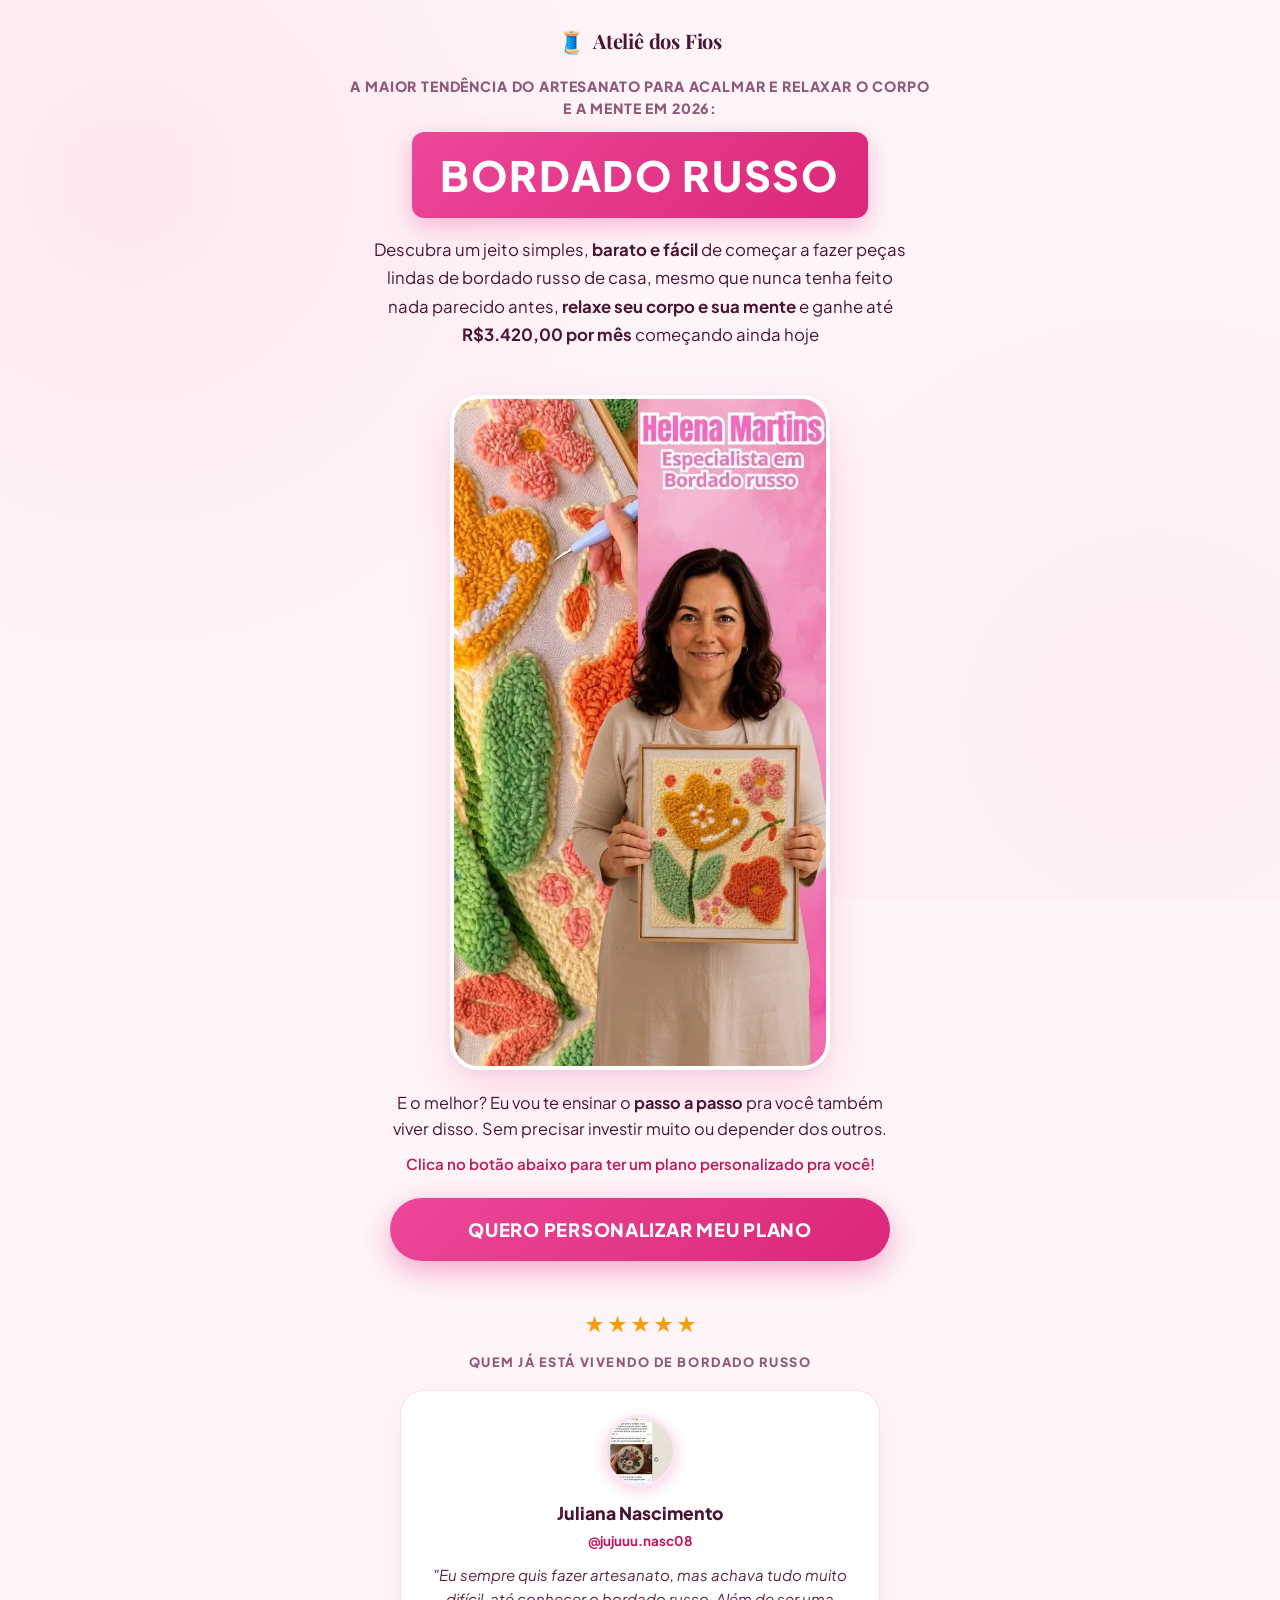
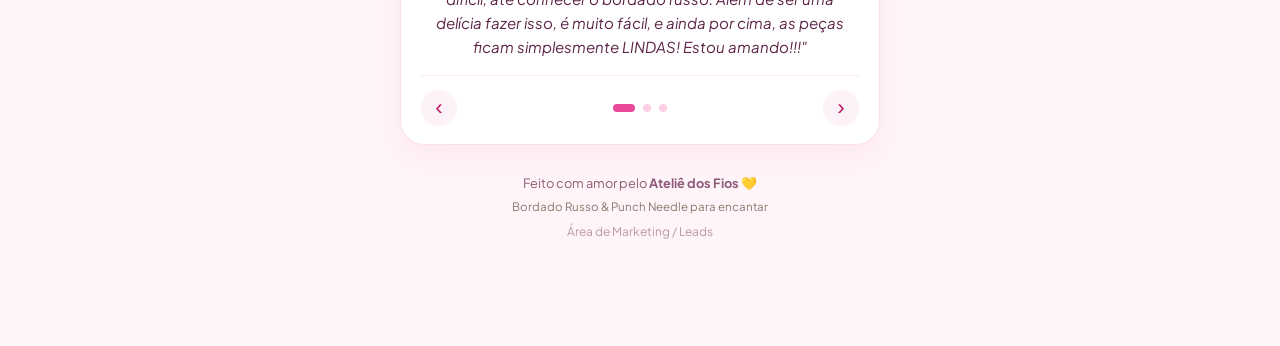
==== commit b6b24fb7: "Add files via upload" ====
--- a/index.html
+++ b/index.html
@@ -11,15 +11,23 @@
   <link rel="icon" href="data:image/svg+xml,<svg xmlns=%22http://www.w3.org/2000/svg%22 viewBox=%220 0 100 100%22><text y=%22.9em%22 font-size=%2290%22>🧵</text></svg>">
 
   <!-- Preload da imagem de destaque da tela inicial para LCP instantâneo -->
-  <link rel="preload" as="image" href="/assets/images/helena-martins-9-16.jpg" fetchpriority="high">
+  <link rel="preload" as="image" href="/assets/images/helena-martins-9-16.webp" type="image/webp" imagesrcset="/assets/images/helena-martins-9-16-400w.webp 400w, /assets/images/helena-martins-9-16.webp 571w" imagesizes="(max-width: 480px) 100vw, 460px" fetchpriority="high">
 
-  <!-- Google Fonts: Playfair Display + Plus Jakarta Sans -->
+  <!-- Prefetch de chunks subsequentes do quiz para transições instantâneas sem travar o carregamento inicial -->
+  <link rel="prefetch" href="/js/quiz-flow.min.js" as="script">
+  <link rel="prefetch" href="/js/offer-flow.min.js" as="script">
+
+  <!-- Preconnect para provedores de fonte e rastreamento -->
   <link rel="preconnect" href="https://fonts.googleapis.com">
   <link rel="preconnect" href="https://fonts.gstatic.com" crossorigin>
-  <link href="https://fonts.googleapis.com/css2?family=Playfair+Display:ital,wght@0,500;0,600;0,700;1,500&family=Plus+Jakarta+Sans:wght@400;500;600;700&display=swap" rel="stylesheet">
+  <link rel="preconnect" href="https://cdn.utmify.com.br" crossorigin>
+  <link rel="dns-prefetch" href="https://cdn.utmify.com.br">
 
-  <!-- Estilos Artesanais -->
-  <link rel="stylesheet" href="/assets/css/styles.css">
+  <!-- Google Fonts Otimizado: subconjunto de pesos estritamente utilizados com font-display: swap -->
+  <link href="https://fonts.googleapis.com/css2?family=Playfair+Display:wght@700&family=Plus+Jakarta+Sans:wght@400;600;700&display=swap" rel="stylesheet">
+
+  <!-- Estilos Artesanais Minificados -->
+  <link rel="stylesheet" href="/assets/css/styles.min.css">
 
   <!-- ========================================================
        1. META PIXEL (FACEBOOK) - RASTREAMENTO ASSÍNCRONO
@@ -131,35 +139,8 @@
     </footer>
   </div>
 
-  <!-- Scripts Data -->
-  <script src="/js/data/questions.js"></script>
-  <script src="/js/data/profiles.js"></script>
-  <script src="/js/data/salesData.js"></script>
-
-  <!-- Scripts Libs -->
-  <script src="/js/lib/quizScoring.js"></script>
-  <script src="/js/lib/validation.js"></script>
-  <script src="/js/lib/tracking.js"></script>
-  <script src="/js/lib/storage.js"></script>
-  <script src="/js/lib/analytics.js"></script>
-
-  <!-- Scripts Components -->
-  <script src="/js/components/ProgressBar.js"></script>
-  <script src="/js/components/AnswerCard.js"></script>
-  <script src="/js/components/QuizIntro.js"></script>
-  <script src="/js/components/QuizQuestion.js"></script>
-  <script src="/js/components/CalculatingProfile.js"></script>
-  <script src="/js/components/BeliefBreak.js"></script>
-  <script src="/js/components/BeliefBreak2.js"></script>
-  <script src="/js/components/LeadCapture.js"></script>
-  <script src="/js/components/ProfileResult.js"></script>
-  <script src="/js/components/UpgradeModal.js"></script>
-  <script src="/js/components/CheckoutModal.js"></script>
-  <script src="/js/components/PostQuizOffer.js"></script>
-  <script src="/js/components/PreviewScreen.js"></script>
-
-  <!-- Script App Orchestrator -->
-  <script src="/js/app.js"></script>
+  <!-- Core Bundle: Shell, Rastreamento, Storage e Tela Inicial (Carregamento Ultrarrápido) -->
+  <script src="/js/core.min.js" defer></script>
 
   <!-- Eventos de Conversão do Meta Pixel -->
   <script>
--- a/assets/css/styles.min.css
+++ b/assets/css/styles.min.css
@@ -0,0 +1 @@
+:root{--color-white: #FFFFFF;--color-pink: #EC4899;--color-pink-dark: #BE185D;--color-pink-deep: #9D174D;--color-pink-light: #F472B6;--color-pink-soft: #FDF2F8;--color-pink-blush: #FFF0F5;--color-purple: #EC4899;--color-purple-dark: #BE185D;--color-purple-light: #F472B6;--color-purple-soft: #FDF2F8;--color-terracotta: #EC4899;--color-terracotta-dark: #BE185D;--color-terracotta-light: #F472B6;--color-terracotta-soft: #FDF2F8;--color-sage: #DB2777;--color-sage-light: #FDF2F8;--color-sage-dark: #9D174D;--color-sand: #EC4899;--color-sand-light: #FDF2F8;--color-rose: #F472B6;--color-rose-light: #FDF2F8;--bg-body: #FFF5F8;--bg-card: #FFFFFF;--bg-card-subtle: #FDF2F8;--bg-card-hover: #FFF0F5;--text-title: #4A1535;--text-body: #5C2445;--text-muted: #8E5A78;--text-light: #FFFFFF;--border-subtle: rgba(236, 72, 153, .16);--border-focus: #EC4899;--border-active: #BE185D;--shadow-sm: 0 4px 12px rgba(236, 72, 153, .08);--shadow-card: 0 12px 36px rgba(236, 72, 153, .1);--shadow-card-hover: 0 18px 44px rgba(236, 72, 153, .18);--shadow-cta: 0 8px 24px rgba(236, 72, 153, .35);--font-serif: "Playfair Display", Georgia, serif;--font-sans: "Plus Jakarta Sans", -apple-system, BlinkMacSystemFont, "Segoe UI", Roboto, sans-serif;--radius-sm: 10px;--radius-md: 16px;--radius-lg: 24px;--radius-xl: 32px;--radius-pill: 9999px;--transition: all .28s cubic-bezier(.16, 1, .3, 1)}*{box-sizing:border-box;margin:0;padding:0;-webkit-tap-highlight-color:transparent}html{scroll-behavior:smooth;-webkit-text-size-adjust:100%}html,body{min-height:100%;font-family:var(--font-sans);background-color:var(--bg-body);color:var(--text-body);line-height:1.6;font-size:16px;-webkit-font-smoothing:antialiased;-moz-osx-font-smoothing:grayscale;text-rendering:optimizeLegibility;overflow-x:hidden;width:100%;background-image:radial-gradient(circle at 10% 20%,rgba(236,72,153,.08) 0%,transparent 40%),radial-gradient(circle at 90% 80%,rgba(244,114,182,.06) 0%,transparent 40%);background-attachment:fixed}button,a,input,select,textarea,.answer-card,.carousel-slide{touch-action:manipulation;-webkit-tap-highlight-color:transparent}.app-viewport{width:100%;max-width:620px;margin:0 auto;min-height:100vh;min-height:100svh;display:flex;flex-direction:column;padding:14px 14px calc(56px + env(safe-area-inset-bottom,24px));box-sizing:border-box}.site-header{text-align:center;padding:10px 0 16px;flex-shrink:0}.header-brand{display:inline-flex;align-items:center;gap:8px;font-family:var(--font-serif);font-size:1.25rem;font-weight:700;color:var(--text-title);letter-spacing:-.01em;text-decoration:none}.header-spool{font-size:1.35rem}.app-main{flex:1 0 auto;display:flex;flex-direction:column;justify-content:flex-start;width:100%;min-height:0}.intro-lovable-container,.intro-card-new-palette,.question-card,.calculating-card,.belief-break-card{margin:auto 0}.quiz-card{background:var(--bg-card);border-radius:var(--radius-lg);border:1px solid var(--border-subtle);box-shadow:var(--shadow-card);padding:28px 22px;position:relative;overflow:hidden;transition:var(--transition)}@media(min-width:480px){.quiz-card{padding:36px 32px}}.fade-in{animation:fadeIn .35s cubic-bezier(.16,1,.3,1) forwards}.fade-in-up{animation:fadeInUp .4s cubic-bezier(.16,1,.3,1) forwards}.fade-out-down{animation:fadeOutDown .22s cubic-bezier(.16,1,.3,1) forwards}.slide-up{animation:slideUp .38s cubic-bezier(.16,1,.3,1) forwards}@keyframes fadeIn{0%{opacity:0;transform:scale(.98)}to{opacity:1;transform:scale(1)}}@keyframes fadeInUp{0%{opacity:0;transform:translateY(16px)}to{opacity:1;transform:translateY(0)}}@keyframes fadeOutDown{0%{opacity:1;transform:translateY(0)}to{opacity:0;transform:translateY(12px)}}@keyframes slideUp{0%{opacity:0;transform:translateY(14px)}to{opacity:1;transform:translateY(0)}}.intro-card{text-align:center}.intro-badge-wrapper{margin-bottom:18px}.intro-badge-pill{display:inline-flex;align-items:center;gap:7px;background:var(--color-purple-soft);color:var(--color-purple);padding:6px 16px;border-radius:var(--radius-pill);font-size:.78rem;font-weight:700;letter-spacing:.08em;text-transform:uppercase;border:1px solid rgba(124,58,237,.22);box-shadow:0 2px 8px #7c3aed14}.badge-spool-icon{font-size:1rem}.intro-card-new-palette{text-align:center;padding:34px 24px;background:#fff;border-radius:var(--radius-xl);box-shadow:0 16px 44px #7c3aed1a;border:1px solid rgba(236,72,153,.18);max-width:620px;margin:0 auto}@media(min-width:480px){.intro-card-new-palette{padding:40px 32px}}.intro-headline-banner{background:linear-gradient(135deg,#fff0f5,#fdf2f8);border:1px solid rgba(236,72,153,.28);border-radius:var(--radius-lg);padding:14px 18px;margin-bottom:22px;box-shadow:0 4px 14px #ec489914}.intro-headline-text{font-family:var(--font-sans);font-size:1.05rem;font-weight:700;color:#be185d;line-height:1.45;margin:0;letter-spacing:-.01em}@media(min-width:480px){.intro-headline-text{font-size:1.18rem}}.intro-title-box-wrapper{display:flex;justify-content:center;align-items:center;margin:0 auto 20px}.tag-tecnica-rosa{background:linear-gradient(135deg,#ec4899,#db2777);color:#fff;padding:12px 24px;border-radius:12px;box-shadow:0 8px 22px #ec489961;display:inline-block;transform:rotate(-1deg);transition:transform .25s ease}.tag-tecnica-rosa:hover{transform:rotate(0) scale(1.03)}.tag-tecnica-text{font-family:var(--font-sans);font-size:1.18rem;font-weight:800;letter-spacing:.06em;text-transform:uppercase;color:#fff;display:block}@media(min-width:480px){.tag-tecnica-text{font-size:1.38rem}}.intro-main-subtitle-v2{font-size:1.02rem;color:#472a5c;line-height:1.68;margin:0 auto 24px;max-width:560px;text-align:center}.highlight-pill{display:inline-block;font-weight:700;padding:2px 8px;border-radius:6px;margin:1px 2px;vertical-align:baseline;transition:transform .2s ease}.highlight-pink{background:#fce7f3;color:#be185d;border:1px solid rgba(236,72,153,.35)}.highlight-purple{background:#fff0f5;color:#be185d;border:1px solid rgba(236,72,153,.35)}.highlight-accent{background:linear-gradient(135deg,#fff0f5,#fce7f3);color:#be185d;border:1.5px solid #EC4899;box-shadow:0 2px 8px #ec48992e;font-weight:800}.intro-mockup-wrapper{margin:0 auto 24px;display:flex;justify-content:center}.mockup-frame-9-16{width:100%;max-width:310px;aspect-ratio:9 / 16;border-radius:24px;overflow:hidden;position:relative;background:#fdf2f8;border:4px solid #FFFFFF;box-shadow:0 18px 44px #7c3aed38,0 0 0 1.5px #ec48994d;transition:transform .35s ease,box-shadow .35s ease}.mockup-frame-9-16:hover{transform:translateY(-4px);box-shadow:0 24px 54px #7c3aed4d,0 0 0 2.5px #ec4899}.mockup-img-9-16{width:100%;height:100%;object-fit:cover;object-position:center top;display:block}.mockup-floating-badge{position:absolute;bottom:12px;left:50%;transform:translate(-50%);background:#2e1065e0;backdrop-filter:blur(8px);color:#fff;padding:6px 14px;border-radius:var(--radius-pill);font-size:.76rem;font-weight:700;white-space:nowrap;display:flex;align-items:center;gap:6px;border:1px solid rgba(255,255,255,.25);box-shadow:0 4px 14px #00000040}.intro-aux-text-box{max-width:520px;margin:0 auto 24px;padding:18px 20px;background:linear-gradient(135deg,#fdf2f8,#f5f3ff);border-radius:var(--radius-lg);border:1px dashed rgba(236,72,153,.4);box-shadow:0 2px 10px #7c3aed0a}.intro-aux-text{font-size:1rem;color:#2e1065;font-weight:600;line-height:1.55;margin-bottom:8px}.intro-subaux-text{font-size:.88rem;color:#7e6b8f;font-weight:500;margin:0}.intro-cta-box-v2{margin-top:6px}.btn-cta-start-v2{background:linear-gradient(135deg,#ec4899,#db2777);color:#fff;font-size:1.12rem;font-weight:800;padding:18px 28px;border-radius:var(--radius-pill);letter-spacing:.03em;box-shadow:0 10px 28px #ec489966;border:none;cursor:pointer;width:100%;max-width:480px;transition:var(--transition)}.intro-lovable-container{max-width:580px;margin:0 auto;width:100%;display:flex;flex-direction:column;align-items:center;text-align:center}.intro-lovable-header{margin-bottom:22px}.intro-lovable-eyebrow{font-size:.88rem;font-weight:800;letter-spacing:.06em;text-transform:uppercase;color:#8e5a78;margin-bottom:12px}.intro-lovable-title{margin:0 0 18px}.intro-lovable-badge{display:inline-block;background:linear-gradient(135deg,#ec4899,#db2777);color:#fff;font-family:var(--font-sans);font-size:2.1rem;font-weight:900;letter-spacing:.04em;padding:8px 24px;border-radius:12px;box-shadow:0 8px 24px #ec489959}@media(min-width:480px){.intro-lovable-badge{font-size:2.6rem;padding:10px 28px}}.intro-lovable-description{font-size:1.05rem;line-height:1.68;color:#4a1535;margin:0 auto;max-width:540px}.intro-lovable-description b{color:#4a1535;font-weight:700}.highlight-profit{color:#059669;font-weight:800}.intro-lovable-hero-wrapper{width:100%;display:flex;justify-content:center;margin:24px 0 20px}.intro-lovable-hero-card{width:100%;max-width:380px;border-radius:28px;overflow:hidden;box-shadow:0 18px 45px #ec48992e,0 4px 12px #0000000f;border:4px solid #FFFFFF;background:#fff}.intro-lovable-hero-img{width:100%;height:auto;display:block;object-fit:cover}.intro-lovable-text-box{margin-bottom:22px;max-width:520px}.intro-lovable-promise{font-size:1.02rem;color:#4a1535;line-height:1.6;margin-bottom:10px}.intro-lovable-call{font-size:.94rem;color:#be185d;font-weight:600}.intro-lovable-cta-wrapper{width:100%;margin-bottom:36px}.btn-lovable-pulse{background:linear-gradient(135deg,#ec4899,#db2777);color:#fff;font-family:var(--font-sans);font-size:1.15rem;font-weight:800;text-transform:uppercase;letter-spacing:.04em;padding:20px 28px;border-radius:var(--radius-pill);border:none;cursor:pointer;width:100%;max-width:500px;box-shadow:0 10px 30px #ec489973;animation:pulseCtaLovable 2s infinite cubic-bezier(.4,0,.6,1);transition:transform .15s ease,box-shadow .15s ease;touch-action:manipulation}.btn-lovable-pulse:hover{transform:scale(1.02);box-shadow:0 14px 38px #ec48998c}.btn-lovable-pulse:active{transform:scale(.98)}@keyframes pulseCtaLovable{0%,to{transform:scale(1);box-shadow:0 10px 30px #ec489973}50%{transform:scale(1.025);box-shadow:0 14px 40px #ec4899a6}}.intro-lovable-social-proof{width:100%;margin-top:10px}.intro-lovable-stars{display:flex;align-items:center;justify-content:center;gap:4px;color:#f59e0b;font-size:1.35rem;margin-bottom:10px}.intro-lovable-social-title{font-size:.8rem;font-weight:800;letter-spacing:.12em;text-transform:uppercase;color:#8e5a78;margin-bottom:18px}.intro-lovable-testimonial-card{background:#fff;border-radius:24px;padding:24px 20px 18px;border:1px solid rgba(236,72,153,.18);box-shadow:0 12px 32px #ec489914;max-width:480px;margin:0 auto}.testimonial-content{display:flex;flex-direction:column;align-items:center;text-align:center;transition:opacity .2s ease,transform .2s ease}.testimonial-avatar-wrapper{width:72px;height:72px;border-radius:50%;overflow:hidden;border:3.5px solid #FCE7F3;box-shadow:0 4px 14px #ec489940;margin-bottom:12px;background:#fdf2f8}.testimonial-avatar{width:100%;height:100%;object-fit:cover;display:block}.testimonial-name{font-family:var(--font-sans);font-size:1.1rem;font-weight:800;color:#4a1535;margin:0 0 2px}.testimonial-handle{font-size:.84rem;font-weight:700;color:#be185d;margin:0 0 12px}.testimonial-quote{font-size:.94rem;line-height:1.6;color:#5c2445;font-style:italic;margin:0 0 16px;max-width:420px}.testimonial-controls{display:flex;align-items:center;justify-content:space-between;width:100%;border-top:1px solid rgba(236,72,153,.12);padding-top:14px}.testimonial-nav-btn{width:36px;height:36px;border-radius:50%;border:none;background:#fdf2f8;color:#be185d;font-size:1.4rem;display:flex;align-items:center;justify-content:center;cursor:pointer;transition:var(--transition);touch-action:manipulation}.testimonial-nav-btn:hover{background:#fce7f3;color:#9d174d;transform:scale(1.08)}.testimonial-dots{display:flex;align-items:center;gap:8px}.testimonial-dot{display:inline-block;height:8px;width:8px;border-radius:4px;background:#ec489940;cursor:pointer;transition:all .25s ease}.testimonial-dot.active{width:22px;background:#ec4899}display: inline-flex; align-items: center; justify-content: center; gap: 10px; text-transform: uppercase; } .btn-cta-start-v2:hover{transform:translateY(-3px) scale(1.02);box-shadow:0 16px 38px #ec48997a}.btn-cta-start-v2:active{transform:translateY(0)}.btn{display:inline-flex;align-items:center;justify-content:center;gap:10px;font-family:var(--font-sans);font-weight:600;border:none;cursor:pointer;border-radius:var(--radius-pill);transition:var(--transition);text-decoration:none}.btn-large{width:100%;padding:16px 28px;font-size:1.05rem}.btn-primary{background:linear-gradient(135deg,var(--color-terracotta),var(--color-terracotta-dark));color:#fff;box-shadow:var(--shadow-cta)}.btn-primary:hover,.btn-primary:focus{transform:translateY(-2px);box-shadow:0 12px 28px #c0583e6b}.btn-primary:active{transform:translateY(0)}.btn-secondary{background:var(--color-sand-light);color:var(--text-body);border:1px solid var(--color-sand);padding:12px 22px;font-size:.95rem}.btn-secondary:hover{background:#fff;border-color:var(--color-terracotta);color:var(--color-terracotta)}.btn-arrow{font-size:1.2rem;transition:transform .2s ease}.btn-primary:hover .btn-arrow{transform:translate(4px)}.question-top-bar{display:flex;align-items:center;justify-content:space-between;margin-bottom:16px}.btn-back{background:transparent;border:none;cursor:pointer;display:inline-flex;align-items:center;gap:6px;font-size:.88rem;font-weight:600;color:var(--text-muted);padding:6px 10px;border-radius:var(--radius-sm);transition:var(--transition)}.btn-back:hover{color:var(--color-terracotta);background:var(--color-terracotta-soft)}.back-arrow{font-size:1.1rem}.brand-mini-label{display:flex;align-items:center;gap:6px;font-size:.78rem;font-weight:600;color:var(--color-sage-dark);text-transform:uppercase;letter-spacing:.05em}.thread-dot{width:8px;height:8px;background-color:var(--color-terracotta);border-radius:50%}.top-spacer{width:60px}.progress-container{margin-bottom:24px}.progress-header{display:flex;justify-content:space-between;align-items:center;margin-bottom:8px;font-size:.85rem}.progress-step-text{color:var(--text-body)}.progress-step-text strong{color:var(--color-terracotta)}.progress-microcopy{color:var(--color-sage-dark);font-weight:500;font-size:.8rem}.progress-track{height:8px;background:#c0583e1f;border-radius:var(--radius-pill);overflow:hidden;position:relative}.progress-fill{height:100%;background:linear-gradient(90deg,var(--color-sand),var(--color-terracotta));border-radius:var(--radius-pill);transition:width .4s cubic-bezier(.16,1,.3,1)}.question-title{font-family:var(--font-serif);font-size:1.45rem;line-height:1.3;color:var(--text-title);margin-bottom:8px}@media(min-width:480px){.question-title{font-size:1.65rem}}.question-subtitle{font-size:.9rem;color:var(--text-muted);margin-bottom:20px;line-height:1.45;background:var(--color-sand-light);padding:8px 12px;border-radius:var(--radius-sm);border-left:3px solid var(--color-sand)}.answers-grid{display:flex;flex-direction:column;gap:12px;margin-top:18px}.answer-card{display:flex;align-items:center;padding:16px 18px;background:var(--bg-card);border:1.5px solid var(--border-subtle);border-radius:var(--radius-md);cursor:pointer;transition:var(--transition);outline:none;position:relative;user-select:none}.answer-card:hover{border-color:var(--color-terracotta-light);background:var(--bg-card-hover);transform:translateY(-2px);box-shadow:var(--shadow-sm)}.answer-card:focus-visible{border-color:var(--color-terracotta);box-shadow:0 0 0 3px #c0583e40}.answer-card.selected{background:var(--color-terracotta-soft);border-color:var(--color-terracotta);transform:translateY(-1px) scale(1.01);box-shadow:0 6px 18px #c0583e2e}.answer-badge{width:38px;height:38px;border-radius:50%;background:var(--bg-body);border:1px solid var(--border-subtle);display:flex;align-items:center;justify-content:center;font-weight:700;font-size:.95rem;color:var(--text-body);margin-right:14px;flex-shrink:0;transition:var(--transition)}.answer-card.selected .answer-badge{background:var(--color-terracotta);color:#fff;border-color:var(--color-terracotta)}.answer-content{flex:1}.answer-text{font-size:.98rem;font-weight:600;color:var(--text-title);line-height:1.4;display:block}.answer-card.has-desc{padding:15px 18px}.answer-desc{display:block;font-size:.84rem;color:var(--text-muted);font-weight:400;margin-top:2px;line-height:1.35;transition:var(--transition)}.answer-card.selected .answer-desc{color:var(--color-terracotta-dark)}.answer-selection-check{width:24px;height:24px;border-radius:50%;background:var(--color-terracotta);color:#fff;display:flex;align-items:center;justify-content:center;font-size:.85rem;margin-left:10px;opacity:0;transform:scale(.5);transition:var(--transition);flex-shrink:0}.answer-card.selected .answer-selection-check{opacity:1;transform:scale(1)}.calculating-card{text-align:center;padding:48px 24px}.embroidery-hoop-loader{width:120px;height:120px;margin:0 auto 24px;position:relative}.hoop-rim{position:absolute;inset:0;border-radius:50%;border:6px solid #B88358;box-shadow:inset 0 2px 6px #00000026,0 6px 14px #2d231e1a}.hoop-fabric{position:absolute;inset:6px;border-radius:50%;background-color:#faf6f0;display:flex;align-items:center;justify-content:center;overflow:hidden}.stitching-svg{width:80px;height:80px}.stitch-path{animation:stitchDraw 2.4s ease-in-out infinite}@keyframes stitchDraw{0%{stroke-dashoffset:200}50%{stroke-dashoffset:0}to{stroke-dashoffset:-200}}.stitch-dot{animation:dotPop 1.2s ease-in-out infinite alternate}.dot-1{animation-delay:.1s}.dot-2{animation-delay:.3s}.dot-3{animation-delay:.5s}@keyframes dotPop{0%{transform:scale(.8);opacity:.5}to{transform:scale(1.2);opacity:1}}.needle-pointer{position:absolute;top:15px;right:15px;font-size:1.8rem;animation:needlePunch 1.2s ease-in-out infinite}@keyframes needlePunch{0%{transform:translate(0) rotate(0)}50%{transform:translate(-10px,10px) rotate(-15deg)}to{transform:translate(0) rotate(0)}}.calculating-title{font-family:var(--font-serif);font-size:1.75rem;color:var(--text-title);margin-bottom:12px}.calculating-text{color:var(--text-muted);font-size:1rem;line-height:1.5;max-width:440px;margin:0 auto 24px}.calculating-status-tags{display:flex;justify-content:center;gap:8px;min-height:28px}.cal-tag{display:none;font-size:.84rem;font-weight:600;color:var(--color-sage-dark);background:var(--color-sage-light);padding:4px 14px;border-radius:var(--radius-pill)}.cal-tag.active{display:inline-block;animation:fadeIn .3s ease}.belief-break-card{text-align:center;padding:34px 22px;background:#fff;border-radius:var(--radius-xl);box-shadow:0 16px 44px #ec48991f;border:1.5px solid rgba(236,72,153,.22);max-width:620px;margin:0 auto}@media(min-width:480px){.belief-break-card{padding:40px 32px}}.belief-headline-wrapper{margin-bottom:18px;display:flex;justify-content:center}.belief-headline-pill{display:inline-flex;align-items:center;gap:8px;background:#fff0f5;color:#be185d;border:1.5px solid rgba(236,72,153,.35);padding:8px 20px;border-radius:var(--radius-pill);font-size:.88rem;font-weight:800;letter-spacing:.05em;text-transform:uppercase;box-shadow:0 4px 14px #ec48991a}.belief-check-icon{background:#ec4899;color:#fff;width:20px;height:20px;border-radius:50%;display:inline-flex;align-items:center;justify-content:center;font-size:.72rem;font-weight:900}.belief-title{font-family:var(--font-serif);font-size:1.55rem;font-weight:700;color:#4a1535;line-height:1.32;margin-bottom:12px}@media(min-width:480px){.belief-title{font-size:1.85rem}}.belief-no-wrapper{margin:6px auto 16px}.belief-title-no{font-family:var(--font-sans);font-size:3.2rem;font-weight:900;color:#ec4899;line-height:1;display:inline-block;letter-spacing:-.02em;text-shadow:0 4px 18px rgba(236,72,153,.28);animation:pulsePop 1.8s ease-in-out infinite}@media(min-width:480px){.belief-title-no{font-size:4rem}}.belief-subtitle{font-size:1.02rem;color:#5c2445;line-height:1.65;max-width:540px;margin:0 auto 22px}.belief-subtitle strong{color:#be185d;font-weight:800}.belief-mockup-wrapper{margin:0 auto 20px;display:flex;justify-content:center}.belief-mockup-frame-9-16{width:100%;max-width:270px;aspect-ratio:9 / 16;border-radius:22px;overflow:hidden;position:relative;background:#fff0f5;border:4px solid #FFFFFF;box-shadow:0 16px 40px #ec489933,0 0 0 1.5px #ec489959;transition:transform .35s ease,box-shadow .35s ease}.belief-mockup-frame-9-16:hover{transform:translateY(-4px);box-shadow:0 22px 50px #ec489947,0 0 0 2.5px #ec4899}.belief-mockup-img{width:100%;height:100%;object-fit:cover;object-position:center center;display:block}.belief-floating-badge{position:absolute;bottom:12px;left:50%;transform:translate(-50%);background:#4a1535e0;backdrop-filter:blur(8px);color:#fff;padding:6px 14px;border-radius:var(--radius-pill);font-size:.76rem;font-weight:700;white-space:nowrap;display:flex;align-items:center;gap:6px;border:1px solid rgba(255,255,255,.3);box-shadow:0 4px 14px #0003}.belief-aux-wrapper{margin-bottom:22px}.belief-aux-text{font-size:1.05rem;font-weight:700;color:#be185d;background:#fff0f5;border:1.5px dashed rgba(236,72,153,.4);padding:12px 18px;border-radius:var(--radius-md);display:inline-block;line-height:1.45}.belief-cta-wrapper{margin-top:4px}.btn-belief-continue{background:linear-gradient(135deg,#ec4899,#db2777);color:#fff;font-size:1.15rem;font-weight:800;padding:18px 32px;border-radius:var(--radius-pill);letter-spacing:.04em;box-shadow:0 10px 28px #ec489966;border:none;cursor:pointer;width:100%;max-width:440px;transition:var(--transition);display:inline-flex;align-items:center;justify-content:center;gap:10px;text-transform:uppercase}.btn-belief-continue:hover{transform:translateY(-3px) scale(1.02);box-shadow:0 16px 38px #ec489980}.belief-break-2-card .belief-highlight-word{color:#ec4899;font-weight:900;position:relative;display:inline-block}.belief-break-2-card .belief-highlight-word:after{content:"";position:absolute;left:-4px;right:-4px;bottom:2px;height:8px;background:#ec48992e;border-radius:4px;z-index:-1}.belief-subtitle-2{font-size:1rem}.belief-mockup-frame-16-9{width:100%;max-width:520px;aspect-ratio:16 / 9;border-radius:20px;overflow:hidden;position:relative;background:#fff;border:4px solid #FFFFFF;box-shadow:0 16px 40px #ec48992e,0 0 0 1.5px #ec489952;transition:transform .35s ease,box-shadow .35s ease}.belief-mockup-frame-16-9:hover{transform:translateY(-3px);box-shadow:0 22px 48px #ec489942,0 0 0 2.5px #ec4899}.belief-mockup-frame-16-9 .belief-mockup-img{width:100%;height:100%;object-fit:contain;object-position:center center;background:#fff;display:block}.belief-mockup-frame-16-9 .belief-floating-badge{bottom:8px;left:50%;transform:translate(-50%);font-size:.76rem;padding:5px 14px}.belief-badge-price{background:#ec4899f2;border:1px solid rgba(255,255,255,.4)}.result-card{padding-bottom:24px}.result-urgency-banner{display:flex;align-items:center;justify-content:center;gap:8px;background:#fff0f5;color:#be185d;border:1.5px solid rgba(236,72,153,.4);padding:10px 16px;border-radius:var(--radius-md);margin-bottom:22px;box-shadow:0 4px 14px #ec48991f;animation:pulseLight 2s infinite ease-in-out}.urgency-banner-text{font-size:.86rem;font-weight:800;letter-spacing:.04em;text-transform:uppercase;line-height:1.35;text-align:center}.result-congrats-title{font-family:var(--font-serif);font-size:2.1rem;font-weight:800;color:#4a1535;margin-bottom:10px;line-height:1.2}@media(min-width:480px){.result-congrats-title{font-size:2.5rem}}.result-qualify-subtitle{font-size:1.05rem;color:#5c2445;line-height:1.5;max-width:540px;margin:0 auto 18px}.highlight-bordado-russo{display:inline-block;background:#fce7f3;color:#be185d;border:1.5px solid #EC4899;padding:3px 12px;border-radius:8px;font-weight:800;letter-spacing:.03em;box-shadow:0 2px 8px #ec489926}.result-header{text-align:center;margin-bottom:24px}.result-badge-pill{display:inline-flex;align-items:center;gap:8px;background:var(--color-sage-light);color:var(--color-sage-dark);padding:6px 16px;border-radius:var(--radius-pill);font-size:.85rem;font-weight:600;margin-bottom:14px;border:1px solid rgba(80,112,94,.2)}.result-title{font-family:var(--font-serif);font-size:1.75rem;line-height:1.25;color:var(--text-title);margin-bottom:10px}@media(min-width:480px){.result-title{font-size:2.05rem}}.result-quote{font-style:italic;font-size:.98rem;color:var(--color-terracotta-dark);font-weight:500}.result-description{font-size:1.02rem;line-height:1.65;color:var(--text-body);margin-bottom:20px;background:var(--bg-card-subtle);padding:18px 20px;border-radius:var(--radius-md);border-left:4px solid var(--color-terracotta)}.result-microcopy-box{display:flex;align-items:flex-start;gap:10px;background:var(--color-sand-light);padding:12px 16px;border-radius:var(--radius-md);margin-bottom:28px}.microcopy-sparkle{font-size:1.2rem}.result-microcopy{font-size:.92rem;font-weight:600;color:#785232;line-height:1.4}.result-gallery-section{margin-bottom:36px}.gallery-title{font-family:var(--font-serif);font-size:1.2rem;color:var(--text-title);margin-bottom:14px}.result-gallery-grid{display:grid;grid-template-columns:1fr;gap:14px}@media(min-width:480px){.result-gallery-grid{grid-template-columns:repeat(3,1fr)}}.gallery-card{background:#fff;border-radius:var(--radius-md);border:1px solid var(--border-subtle);overflow:hidden;box-shadow:var(--shadow-sm);display:flex;flex-direction:column}.gallery-img-wrapper{aspect-ratio:4 / 3;width:100%;overflow:hidden;background:var(--bg-body)}.gallery-image{width:100%;height:100%;object-fit:cover;transition:transform .4s ease}.gallery-card:hover .gallery-image{transform:scale(1.05)}.gallery-caption{font-size:.78rem;color:var(--text-muted);padding:8px 10px;line-height:1.3;font-weight:500;text-align:center}.lead-capture-card{background:#fff;border:2px solid var(--color-terracotta-light);border-radius:var(--radius-lg);padding:24px 20px;box-shadow:0 10px 30px #c0583e1f;margin-top:12px}@media(min-width:480px){.lead-capture-card{padding:30px 26px}}.capture-pill{display:inline-block;background:var(--color-terracotta-soft);color:var(--color-terracotta);font-size:.8rem;font-weight:700;text-transform:uppercase;letter-spacing:.05em;padding:4px 12px;border-radius:var(--radius-pill);margin-bottom:12px}.capture-title{font-family:var(--font-serif);font-size:1.4rem;line-height:1.3;color:var(--text-title);margin-bottom:8px}.capture-subtitle{font-size:.95rem;color:var(--text-muted);line-height:1.5;margin-bottom:22px}.form-group{margin-bottom:16px}.form-label{display:block;font-size:.88rem;font-weight:600;color:var(--text-title);margin-bottom:6px}.label-row{display:flex;justify-content:space-between;align-items:center;margin-bottom:6px}.contact-type-tag{font-size:.75rem;font-weight:600;padding:2px 8px;border-radius:var(--radius-pill)}.tag-whatsapp{background:#e7f6ed;color:#1e7e34}.tag-email{background:#e8f0fe;color:#1a73e8}.input-wrapper{position:relative;display:flex;align-items:center}.input-icon{position:absolute;left:14px;font-size:1.1rem;pointer-events:none;opacity:.65}.form-input{width:100%;padding:14px 16px 14px 44px;font-family:var(--font-sans);font-size:1rem;color:var(--text-title);background:var(--bg-body);border:1.5px solid var(--border-subtle);border-radius:var(--radius-md);transition:var(--transition);outline:none}.form-input:focus{background:#fff;border-color:var(--color-terracotta);box-shadow:0 0 0 3px #c0583e2e}.form-input.input-error{border-color:#d9383a;background:#fff8f8}.form-feedback{background:#fff2f2;color:#b3261e;padding:10px 14px;border-radius:var(--radius-sm);font-size:.88rem;font-weight:500;margin-bottom:16px;border-left:3px solid #D9383A}.btn-capture{margin-top:6px}.capture-no-spam{text-align:center;font-size:.82rem;color:var(--text-muted);margin-top:10px}.lgpd-consent{margin-top:16px;padding-top:14px;border-top:1px dashed rgba(192,88,62,.18)}.consent-text{font-size:.78rem;color:var(--text-muted);line-height:1.45;display:block}.preview-card{text-align:center}.preview-success-badge{display:inline-flex;align-items:center;gap:8px;background:#ebf3ee;color:var(--color-sage-dark);padding:6px 16px;border-radius:var(--radius-pill);font-size:.85rem;font-weight:600;margin-bottom:16px;border:1px solid rgba(80,112,94,.25)}.preview-title{font-family:var(--font-serif);font-size:1.7rem;line-height:1.3;color:var(--text-title);margin-bottom:12px}@media(min-width:480px){.preview-title{font-size:2rem}}.preview-profile-tag{display:inline-flex;align-items:center;gap:8px;background:var(--color-terracotta-soft);color:var(--color-terracotta);padding:6px 14px;border-radius:var(--radius-pill);font-size:.92rem;margin-bottom:18px}.preview-intro-text{font-size:1rem;color:var(--text-muted);line-height:1.55;max-width:500px;margin:0 auto 28px}.preview-gallery-grid{display:grid;grid-template-columns:1fr;gap:16px;margin-bottom:30px;text-align:left}@media(min-width:480px){.preview-gallery-grid{grid-template-columns:repeat(3,1fr)}}.preview-card-item{background:var(--bg-card-subtle);border:1px solid var(--border-subtle);border-radius:var(--radius-md);overflow:hidden;box-shadow:var(--shadow-sm)}.preview-img-box{aspect-ratio:4 / 3;width:100%;background:#eee;overflow:hidden}.preview-img{width:100%;height:100%;object-fit:cover}.preview-item-info{padding:10px 12px}.preview-item-pill{font-size:.72rem;font-weight:700;color:var(--color-terracotta);text-transform:uppercase;display:block;margin-bottom:2px}.preview-item-desc{font-size:.82rem;color:var(--text-body);line-height:1.3}.preview-notice-box{display:flex;align-items:flex-start;gap:14px;background:var(--color-sand-light);border:1px solid var(--color-sand);border-radius:var(--radius-md);padding:18px 20px;text-align:left;margin-bottom:28px}.notice-icon{font-size:1.8rem;flex-shrink:0}.notice-title{font-family:var(--font-serif);font-size:1.15rem;color:var(--text-title);margin-bottom:4px}.notice-text{font-size:.92rem;color:var(--text-body);line-height:1.45}.preview-footer-actions{display:flex;justify-content:center}.site-footer{text-align:center;padding:28px 10px calc(48px + env(safe-area-inset-bottom,24px));font-size:.8rem;color:var(--text-muted);width:100%;flex-shrink:0;box-sizing:border-box}.footer-heart{color:var(--color-terracotta)}.admin-link{color:var(--text-muted);text-decoration:none;font-size:.75rem;margin-top:6px;display:inline-block;opacity:.6;transition:opacity .2s}.admin-link:hover{opacity:1;text-decoration:underline}.fade-in{animation:fadeIn .35s ease forwards}.fade-out{animation:fadeOut .25s ease forwards}.slide-up{animation:slideUp .35s cubic-bezier(.16,1,.3,1) forwards}@keyframes fadeIn{0%{opacity:0}to{opacity:1}}@keyframes fadeOut{0%{opacity:1}to{opacity:0}}@keyframes slideUp{0%{opacity:0;transform:translateY(24px) scale(.97)}to{opacity:1;transform:translateY(0) scale(1)}}.post-quiz-wrapper{display:flex;flex-direction:column;gap:28px;max-width:780px;width:100%;margin:0 auto;padding-bottom:24px}.result-hero-card{border-top:5px solid var(--color-terracotta)}.result-description-short{font-size:1.05rem;color:var(--text-body);line-height:1.6;text-align:center;max-width:540px;margin:16px auto 26px;font-weight:500}.result-gallery-carousel-box{margin:10px auto 0;text-align:center}.gallery-title{font-family:var(--font-serif);font-size:1.25rem;color:var(--text-title);margin-bottom:16px;font-weight:600}.social-proof-section{background:var(--bg-card)}.section-badge-center{text-align:center;margin-bottom:12px}.sub-badge{display:inline-block;background:var(--color-sand-light);color:#8c5824;font-weight:800;font-size:.76rem;letter-spacing:.08em;padding:6px 14px;border-radius:var(--radius-pill);border:1px solid rgba(212,163,115,.4)}.section-heading{font-family:var(--font-serif);font-size:1.7rem;color:var(--text-title);text-align:center;margin-bottom:22px;line-height:1.3}.compact-carousel{position:relative;max-width:440px;margin:0 auto;width:100%;user-select:none}.carousel-viewport{overflow:hidden;width:100%;border-radius:var(--radius-lg);background:#faf6f0;border:1px solid var(--border-subtle);box-shadow:var(--shadow-sm)}.carousel-track{display:flex;transition:transform .38s cubic-bezier(.25,1,.5,1);width:100%}.carousel-slide{flex:0 0 100%;width:100%;box-sizing:border-box}.piece-slide-card,.aluna-slide-card{display:flex;flex-direction:column;width:100%;background:#fff}.piece-img-box,.aluna-img-box{width:100%;height:260px;overflow:hidden;background:#eae3dc;position:relative}@media(max-width:480px){.piece-img-box,.aluna-img-box{height:220px}}.piece-img,.aluna-img{width:100%;height:100%;object-fit:cover;transition:transform .4s ease;display:block}.compact-carousel:hover .piece-img,.compact-carousel:hover .aluna-img{transform:scale(1.03)}.piece-caption-box,.aluna-info-box{padding:12px 16px;display:flex;align-items:center;justify-content:center;gap:8px;background:var(--bg-card-subtle);border-top:1px solid var(--border-subtle)}.piece-caption{font-size:.92rem;color:var(--text-body);font-weight:600;text-align:center}.aluna-spool-icon{font-size:1rem}.aluna-name{font-size:.96rem;color:var(--text-title);font-weight:700}.aluna-sep{color:var(--color-sand);font-weight:700;margin:0 2px}.aluna-city{font-size:.88rem;color:var(--color-terracotta);font-weight:600}.compact-carousel-whatsapp{max-width:360px;margin:18px auto 0}.testimonial-whatsapp-card{border-radius:20px;overflow:hidden;border:1.5px solid rgba(37,211,102,.35);box-shadow:0 14px 34px #0000001f;background:#ece5dd}.testimonial-whatsapp-box{width:100%;height:500px;background:#ece5dd;overflow:hidden;position:relative;display:flex;align-items:center;justify-content:center}.testimonial-whatsapp-img{width:100%;height:100%;object-fit:contain;object-position:center top;display:block;background:#ece5dd;transition:transform .3s ease}.compact-carousel-whatsapp:hover .testimonial-whatsapp-img{transform:scale(1.02)}.testimonial-whatsapp-info{background:#fff;padding:12px 16px;display:flex;flex-direction:column;align-items:center;gap:6px;border-top:1px solid rgba(0,0,0,.08)}.whatsapp-badge-pill{display:inline-flex;align-items:center;gap:6px;background:#e7fce9;color:#0e7238;font-size:.76rem;font-weight:700;padding:3px 12px;border-radius:var(--radius-pill);border:1px solid rgba(37,211,102,.35);letter-spacing:.02em}.whatsapp-dot{font-size:.65rem;line-height:1}.aluna-author-row{display:flex;align-items:center;gap:6px;font-size:.92rem}@media(max-width:480px){.compact-carousel-whatsapp{max-width:290px}.testimonial-whatsapp-box{height:430px}}.carousel-nav-btn{position:absolute;top:50%;transform:translateY(-75%);width:38px;height:38px;border-radius:50%;background:#fffffff2;border:1px solid rgba(192,88,62,.28);color:var(--color-terracotta);font-size:1.6rem;line-height:1;display:flex;align-items:center;justify-content:center;cursor:pointer;z-index:5;box-shadow:0 4px 12px #0000001f;transition:var(--transition)}.carousel-btn-prev{left:-16px}.carousel-btn-next{right:-16px}@media(max-width:500px){.carousel-btn-prev{left:8px}.carousel-btn-next{right:8px}}.carousel-nav-btn:hover{background:var(--color-terracotta);color:#fff;transform:translateY(-75%) scale(1.08);box-shadow:0 6px 16px #c0583e59}.carousel-dots-nav{display:flex;justify-content:center;align-items:center;gap:8px;margin-top:14px}.carousel-dot{width:8px;height:8px;border-radius:50%;background:#d9cfc7;border:none;padding:0;cursor:pointer;transition:all .25s ease}.carousel-dot.active{background:var(--color-terracotta);width:22px;border-radius:var(--radius-pill)}.bonuses-section{background:linear-gradient(180deg,#FFFFFF 0%,var(--color-sage-light) 100%);border:2px dashed rgba(80,112,94,.35)}.bonuses-transition-badge{text-align:center;margin-bottom:12px}.bonuses-transition-badge span{font-size:.84rem;font-weight:700;color:var(--color-sage-dark);background:#50705e1f;padding:6px 16px;border-radius:var(--radius-pill);display:inline-block}.bonuses-headline{font-family:var(--font-serif);font-size:1.7rem;color:var(--color-sage-dark);text-align:center;margin-bottom:8px;font-weight:700;line-height:1.3}.bonuses-subtitle{font-size:.95rem;color:var(--text-body);text-align:center;max-width:580px;margin:0 auto 26px;line-height:1.5}.bonuses-grid{display:grid;grid-template-columns:repeat(auto-fit,minmax(220px,1fr));gap:16px}.bonus-card{background:#fff;border-radius:var(--radius-md);padding:20px 18px;border:1px solid rgba(80,112,94,.2);box-shadow:var(--shadow-sm);display:flex;flex-direction:column;gap:8px;transition:var(--transition)}.bonus-card:hover{transform:translateY(-2px);box-shadow:var(--shadow-card);border-color:var(--color-sage)}.bonus-header{display:flex;justify-content:space-between;align-items:center;margin-bottom:4px}.bonus-icon{font-size:1.7rem;line-height:1}.bonus-free-pill{font-size:.72rem;font-weight:800;background:#e8f5e9;color:#2e7d32;padding:4px 10px;border-radius:var(--radius-pill);letter-spacing:.05em;border:1px solid #A5D6A7}.bonus-title{font-size:1.05rem;color:var(--text-title);font-weight:700;font-family:var(--font-serif)}.bonus-desc{font-size:.88rem;color:var(--text-body);line-height:1.45}.offers-section{background:var(--bg-card)}.pricing-comparison-grid{display:grid;grid-template-columns:repeat(auto-fit,minmax(280px,1fr));gap:24px;align-items:stretch;margin-top:24px}.pricing-card{background:var(--bg-card);border-radius:var(--radius-xl);padding:34px 26px;display:flex;flex-direction:column;justify-content:space-between;position:relative;border:2px solid var(--border-subtle);transition:var(--transition)}.pricing-card.card-basico{border-color:#e2d9d2;background:#fff}.pricing-card.card-completo.featured-plan{border:2.5px solid var(--color-terracotta);background:linear-gradient(180deg,#fff,#fdf9f6);box-shadow:0 16px 40px #c0583e29;transform:scale(1.02);z-index:2}@media(max-width:680px){.pricing-card.card-completo.featured-plan{transform:none}}.featured-ribbon{position:absolute;top:-14px;left:50%;transform:translate(-50%);background:linear-gradient(135deg,var(--color-terracotta) 0%,var(--color-terracotta-dark) 100%);color:#fff;font-size:.74rem;font-weight:800;text-transform:uppercase;letter-spacing:.08em;padding:6px 18px;border-radius:var(--radius-pill);box-shadow:var(--shadow-cta);white-space:nowrap}.pricing-header{margin-bottom:20px}.plan-name{font-family:var(--font-serif);font-size:1.55rem;color:var(--text-title);margin-bottom:4px}.plan-subtitle{font-size:.88rem;color:var(--text-muted);margin-bottom:16px}.price-container{margin-bottom:8px;padding-bottom:16px;border-bottom:1px solid var(--border-subtle)}.price-old{font-size:.86rem;text-decoration:line-through;color:var(--text-muted);display:block;margin-bottom:2px}.price-new-row{display:flex;align-items:baseline;gap:6px}.price-new-row .currency{font-size:.95rem;color:var(--text-body);font-weight:600}.price-new-row .price-val{font-family:var(--font-serif);font-size:2.3rem;font-weight:800;color:var(--color-terracotta);line-height:1}.card-basico .price-new-row .price-val{color:var(--text-title)}.price-period{font-size:.8rem;color:var(--text-muted);display:block;margin-top:4px}.plan-features-list{list-style:none;padding:0;margin:0 0 26px;display:flex;flex-direction:column;gap:12px;flex:1}.plan-features-list li{display:flex;align-items:flex-start;gap:10px;font-size:.92rem;color:var(--text-body);line-height:1.45}.plan-features-list .feature-icon{color:var(--color-terracotta);font-weight:700;flex-shrink:0}.plan-features-list .feature-bonus{background:var(--color-terracotta-soft);padding:8px 12px;border-radius:var(--radius-sm);border:1px solid rgba(192,88,62,.22)}.pricing-cta-box{display:flex;flex-direction:column;gap:8px;margin-top:auto}.guarantee-microcopy{font-size:.78rem;color:var(--text-muted);text-align:center;margin-top:6px}.vagas-scarcity-notice{display:inline-flex;align-items:center;justify-content:center;gap:8px;background:#fff0f5;color:#be185d;border:1.5px dashed rgba(236,72,153,.5);padding:8px 14px;border-radius:12px;margin:4px 0 2px;font-size:.92rem;font-weight:700;line-height:1.35;animation:pulseLight 1.8s infinite ease-in-out}.vagas-scarcity-notice strong{color:#9d174d;text-decoration:underline;text-underline-offset:2px}.training-reviews-section{background:#fff;border-radius:var(--radius-xl);padding:34px 22px;box-shadow:0 16px 44px #ec48991a;border:1.5px solid rgba(236,72,153,.2);margin-bottom:24px}@media(min-width:480px){.training-reviews-section{padding:40px 32px}}.reviews-heading{font-family:var(--font-serif);font-size:1.55rem;color:#4a1535;text-align:center;margin-bottom:24px;line-height:1.3}@media(min-width:480px){.reviews-heading{font-size:1.85rem}}.training-reviews-grid{display:grid;grid-template-columns:1fr;gap:16px}@media(min-width:640px){.training-reviews-grid{grid-template-columns:repeat(2,1fr);gap:18px}}.student-review-card{background:#fffdfc;border:1.5px solid rgba(236,72,153,.22);border-radius:18px;padding:20px 18px;display:flex;flex-direction:column;box-shadow:0 4px 16px #ec489914;transition:transform .25s ease,box-shadow .25s ease}.student-review-card:hover{transform:translateY(-3px);box-shadow:0 10px 24px #ec489929;border-color:#ec4899}.student-review-header{display:flex;align-items:center;gap:10px;margin-bottom:12px}.student-bubble-icon{width:36px;height:36px;border-radius:50%;background:#fff0f5;border:1px solid rgba(236,72,153,.3);display:flex;align-items:center;justify-content:center;font-size:1.1rem;flex-shrink:0}.student-meta{display:flex;flex-direction:column}.student-name{font-size:1rem;font-weight:800;color:#4a1535;line-height:1.25}.student-handle{font-size:.8rem;font-weight:600;color:#be185d}.student-quote-box{flex:1;margin-bottom:14px}.student-quote{font-size:.94rem;line-height:1.58;color:#5c2445;font-style:italic}.student-angle-pill{background:#fff0f5;border:1px solid rgba(236,72,153,.25);border-radius:var(--radius-pill);padding:5px 12px;font-size:.78rem;color:#be185d;display:inline-flex;align-items:center;gap:6px;line-height:1.3;margin-top:auto}.student-angle-pill strong{color:#9d174d}.modal-backdrop{position:fixed;top:0;left:0;width:100vw;height:100vh;background:#221813bf;backdrop-filter:blur(5px);display:flex;align-items:center;justify-content:center;z-index:9999;padding:16px}.modal-card{background:#fff;border-radius:var(--radius-xl);width:100%;max-width:520px;max-height:92vh;overflow-y:auto;padding:34px 28px;position:relative;box-shadow:0 24px 60px #0000004d;border:1px solid rgba(255,255,255,.2)}.modal-close-btn{position:absolute;top:16px;right:18px;background:#f4ebe6;border:none;width:32px;height:32px;border-radius:50%;display:flex;align-items:center;justify-content:center;font-size:1rem;color:var(--text-muted);cursor:pointer;transition:var(--transition)}.modal-close-btn:hover{background:var(--color-terracotta-soft);color:var(--color-terracotta)}.upgrade-header{text-align:center;margin-bottom:20px}.upgrade-badge-pill{display:inline-block;background:#fef3c7;color:#92400e;font-size:.74rem;font-weight:800;letter-spacing:.06em;padding:4px 12px;border-radius:var(--radius-pill);margin-bottom:10px;border:1px solid #FDE68A}.upgrade-modal-title{font-family:var(--font-serif);font-size:1.6rem;color:var(--text-title);line-height:1.25;margin-bottom:8px}.upgrade-modal-subtitle{font-size:.95rem;color:var(--text-body);line-height:1.5}.upgrade-deal-box{background:linear-gradient(180deg,var(--color-terracotta-soft) 0%,#FFFFFF 100%);border:2px solid var(--color-terracotta);border-radius:var(--radius-lg);padding:22px 18px;margin-bottom:22px;position:relative;box-shadow:var(--shadow-sm)}.deal-badge{position:absolute;top:-11px;left:50%;transform:translate(-50%);background:var(--color-terracotta);color:#fff;font-size:.72rem;font-weight:800;letter-spacing:.07em;padding:3px 14px;border-radius:var(--radius-pill);white-space:nowrap}.deal-pricing{text-align:center;margin-bottom:16px;padding-bottom:14px;border-bottom:1px dashed rgba(192,88,62,.35)}.deal-old-price{font-size:.85rem;text-decoration:line-through;color:var(--text-muted);display:block}.deal-current-row{display:flex;align-items:baseline;justify-content:center;gap:8px}.deal-price-label{font-size:.98rem;font-weight:600;color:var(--text-body)}.deal-price-val{font-family:var(--font-serif);font-size:2.2rem;font-weight:800;color:var(--color-terracotta)}.deal-difference-tag{display:inline-block;font-size:.78rem;font-weight:700;color:#2e7d32;background:#e8f5e9;padding:3px 12px;border-radius:var(--radius-pill);margin-top:4px}.deal-benefits-list{display:flex;flex-direction:column;gap:10px;text-align:left}.deal-benefit-item{display:flex;align-items:flex-start;gap:8px;font-size:.9rem;color:var(--text-body);line-height:1.4}.benefit-check{color:#2e7d32;font-weight:800;flex-shrink:0}.upgrade-actions{display:flex;flex-direction:column;gap:10px;text-align:center}.btn-upgrade-accept{width:100%;font-size:1.05rem;padding:16px 20px}.btn-upgrade-decline{background:none;border:none;font-size:.84rem;color:var(--text-muted);cursor:pointer;padding:8px;text-decoration:underline;transition:var(--transition)}.btn-upgrade-decline:hover{color:var(--text-title)}.checkout-header{text-align:center;margin-bottom:20px}.checkout-pill{font-size:.74rem;font-weight:800;color:var(--color-terracotta);letter-spacing:.07em;margin-bottom:6px}.checkout-title{font-family:var(--font-serif);font-size:1.55rem;color:var(--text-title);margin-bottom:6px}.checkout-subtitle{font-size:.94rem;color:var(--text-body);line-height:1.45}.order-summary-box{background:var(--bg-card-subtle);border-radius:var(--radius-md);padding:14px 18px;margin:16px 0 20px;border:1px solid var(--border-subtle)}.summary-row{display:flex;justify-content:space-between;align-items:center;font-size:.9rem;color:var(--text-body);margin-bottom:6px}.summary-row.total-row{margin-bottom:0;padding-top:8px;border-top:1px dashed rgba(0,0,0,.12);font-weight:700;font-size:1rem}.total-price{color:var(--color-terracotta);font-family:var(--font-serif);font-size:1.3rem}.checkout-security-note{text-align:center;font-size:.78rem;color:var(--text-muted);margin-top:12px}.btn-back-home{background:#fdf2f8!important;color:#be185d!important;border:1px solid rgba(236,72,153,.35)!important;font-weight:700!important;border-radius:var(--radius-pill)!important}.btn-back-home:hover,.btn-back-home:active{background:#fce7f3!important;border-color:#ec4899!important;color:#9d174d!important}.brand-mini-label.btn-link-home{cursor:pointer;border:1px solid rgba(236,72,153,.28);background:#fff0f5;color:#be185d;border-radius:var(--radius-pill);padding:6px 14px;font-weight:700;transition:var(--transition);touch-action:manipulation}.brand-mini-label.btn-link-home:hover,.brand-mini-label.btn-link-home:active{background:#fce7f3;border-color:#ec4899;transform:translateY(-1px)}.result-back-home-wrapper{text-align:center;margin:28px 0 10px;width:100%}.btn-back-home-ghost{display:inline-flex;align-items:center;justify-content:center;gap:8px;background:#fff;color:#be185d;border:1.5px solid rgba(236,72,153,.35);padding:14px 24px;border-radius:var(--radius-pill);font-size:.96rem;font-weight:700;cursor:pointer;box-shadow:0 4px 14px #ec489914;transition:var(--transition);max-width:440px;width:100%;touch-action:manipulation}.btn-back-home-ghost:hover,.btn-back-home-ghost:active{background:#fff0f5;border-color:#ec4899;color:#9d174d;transform:translateY(-2px);box-shadow:0 6px 18px #ec489929}@media(max-width:480px){.app-viewport{padding:10px 12px 40px;width:100%;max-width:100%;overflow-x:hidden}.site-header{padding:8px 0 14px}.header-brand{font-size:1.18rem;gap:8px;color:#4a1535;font-weight:800}.header-spool{font-size:1.3rem}.quiz-card{padding:22px 16px;border-radius:22px;border:1.5px solid rgba(236,72,153,.2);box-shadow:0 10px 30px #ec489914;margin-bottom:16px}.intro-card-new-palette{padding:22px 16px 28px;border-radius:24px;box-shadow:0 12px 34px #ec48991a}.intro-headline-banner{padding:12px 14px;margin-bottom:16px;border-radius:14px;background:#fff0f5;border:1px solid rgba(236,72,153,.35)}.intro-headline-text{font-size:1.02rem;line-height:1.44;color:#4a1535;font-weight:700;letter-spacing:-.01em}.intro-title-box-wrapper{margin-bottom:16px}.tag-tecnica-rosa{padding:10px 18px;border-radius:12px;background:#ec4899;box-shadow:0 4px 14px #ec48994d}.tag-tecnica-text{font-size:1rem;font-weight:800;letter-spacing:.04em;color:#fff}.intro-main-subtitle-v2{font-size:.98rem;line-height:1.62;color:#4a1535;margin-bottom:18px;padding:0 4px}.highlight-pill{font-size:.92rem;padding:3px 8px;margin:2px 1px;border-radius:6px;font-weight:700;display:inline-block}.intro-mockup-wrapper{margin-bottom:18px}.mockup-frame-9-16{max-width:240px;aspect-ratio:9 / 16;border-radius:20px;border:3.5px solid #FFFFFF;box-shadow:0 14px 34px #ec489938}.intro-aux-text-box{padding:15px 16px;margin-bottom:20px;border-radius:16px;background:#fff5f9;border:1px dashed rgba(236,72,153,.35)}.intro-aux-text{font-size:.95rem;line-height:1.5;color:#4a1535;margin-bottom:6px}.intro-subaux-text{font-size:.88rem;line-height:1.4;color:#be185d;font-weight:600}.intro-cta-box-v2{width:100%;margin-top:4px}.btn-cta-start-v2{width:100%;font-size:1.05rem;font-weight:800;padding:18px 16px;min-height:56px;border-radius:var(--radius-pill);gap:8px;box-shadow:0 10px 28px #ec489973;touch-action:manipulation;transition:transform .12s ease,box-shadow .12s ease}.btn-cta-start-v2:active{transform:scale(.975);box-shadow:0 4px 14px #ec489959}.btn-cta-start-v2 .btn-text{font-size:.98rem;letter-spacing:.02em}.question-card{padding:20px 15px;border-radius:20px}.question-top-bar{margin-bottom:14px;display:flex;align-items:center;justify-content:space-between;gap:8px}.btn-back{padding:8px 14px;font-size:.86rem;font-weight:700;min-height:40px;gap:6px;border-radius:var(--radius-pill);touch-action:manipulation}.brand-mini-label.btn-link-home{padding:6px 12px;font-size:.82rem;min-height:38px;display:inline-flex;align-items:center;gap:5px}.progress-container{margin-bottom:18px}.progress-track{height:8px;border-radius:var(--radius-pill)}.question-body{margin-top:14px}.question-title{font-size:1.28rem;line-height:1.34;color:#4a1535;font-weight:700;margin-bottom:8px}.question-subtitle{font-size:.88rem;line-height:1.45;margin-bottom:16px;padding:8px 12px;border-radius:10px}.answers-grid{gap:12px;margin-top:16px}.answer-card{padding:14px 16px;min-height:60px;border-radius:16px;gap:12px;border:1.5px solid rgba(236,72,153,.2);background:#fff;box-shadow:0 3px 10px #00000008;touch-action:manipulation;transition:transform .12s ease,border-color .12s ease,background .12s ease}.answer-card:active{transform:scale(.98);border-color:#ec4899;background:#fff5f9}.answer-letter{width:34px;height:34px;min-width:34px;font-size:.94rem;font-weight:800;border-radius:10px}.answer-text{font-size:.98rem;line-height:1.42;color:#4a1535;font-weight:600}.belief-break-card{padding:24px 16px;border-radius:22px}.belief-title{font-size:1.38rem;line-height:1.32;margin-bottom:10px}.belief-title-no{font-size:3.2rem}.belief-subtitle{font-size:.96rem;line-height:1.58;margin-bottom:18px}.belief-mockup-frame-9-16{max-width:235px;border-radius:18px;border-width:3.5px}.belief-mockup-frame-16-9{width:100%;max-width:100%;aspect-ratio:16 / 9;border-radius:16px;border-width:3px}.belief-aux-text{font-size:.94rem;line-height:1.45;padding:10px 14px}.btn-belief-continue{font-size:1.05rem;padding:16px 20px;min-height:54px;touch-action:manipulation}.btn-belief-continue:active{transform:scale(.975)}.result-hero-card,.social-proof-section,.bonuses-section,.offers-section{padding:22px 15px;border-radius:20px;margin-bottom:18px}.result-urgency-banner{padding:10px 14px;margin-bottom:18px;border-radius:12px}.urgency-banner-text{font-size:.8rem;line-height:1.36;letter-spacing:.02em}.result-congrats-title{font-size:1.95rem;margin-bottom:8px;line-height:1.2}.result-qualify-subtitle{font-size:.98rem;line-height:1.5;margin-bottom:18px}.highlight-bordado-russo{padding:3px 9px;font-size:.9rem}.result-title{font-size:1.45rem;line-height:1.25}.result-description-short{font-size:.98rem;line-height:1.58;color:#4a1535;margin-bottom:16px}.gallery-title{font-size:1.15rem;margin-bottom:14px}.compact-carousel{max-width:100%;margin:14px auto 0;border-radius:16px}.piece-img-box{height:210px}.aluna-img-box{height:320px}.carousel-nav-btn{width:38px;height:38px;font-size:1.5rem;touch-action:manipulation}.carousel-nav-btn:active{transform:scale(.92)}.carousel-btn-prev{left:8px}.carousel-btn-next{right:8px}.carousel-dots-nav{margin-top:12px;gap:7px}.carousel-dot{width:8px;height:8px;touch-action:manipulation}.carousel-dot.active{width:22px;border-radius:var(--radius-pill)}.bonuses-headline{font-size:1.32rem;line-height:1.32;margin-bottom:10px;color:#4a1535}.bonuses-subtitle{font-size:.94rem;line-height:1.5;margin-bottom:16px}.bonuses-grid{grid-template-columns:1fr;gap:12px}.bonus-card{padding:16px 15px;border-radius:16px;border:1.5px solid rgba(236,72,153,.18)}.bonus-title{font-size:1.05rem;color:#4a1535}.bonus-desc{font-size:.9rem;line-height:1.48;color:#5c2445}.section-heading{font-size:1.38rem;line-height:1.3;color:#4a1535}.section-subheading{font-size:.92rem;margin-bottom:16px}.pricing-comparison-grid{grid-template-columns:1fr;gap:18px;margin-top:16px}.pricing-card{padding:24px 16px;border-radius:20px}.plan-name{font-size:1.38rem}.price-new-row .price-val{font-size:2.2rem}.plan-features-list{margin:16px 0 20px;gap:10px;font-size:.94rem;line-height:1.45}.pricing-cta-box .btn{padding:16px 18px;font-size:1.05rem;min-height:54px;touch-action:manipulation}.pricing-cta-box .btn:active{transform:scale(.975)}.vagas-scarcity-notice{font-size:.92rem;padding:9px 14px;border-radius:12px}.training-reviews-section{padding:24px 16px;border-radius:20px;margin-bottom:18px}.reviews-heading{font-size:1.38rem;line-height:1.3;margin-bottom:18px;color:#4a1535}.training-reviews-grid{grid-template-columns:1fr;gap:14px}.student-review-card{padding:18px 16px;border-radius:16px;border:1.5px solid rgba(236,72,153,.22)}.student-name{font-size:1.02rem;font-weight:800;color:#4a1535}.student-handle{font-size:.85rem;color:#be185d}.student-quote{font-size:.94rem;line-height:1.58;color:#4a1535}.student-angle-pill{font-size:.78rem;padding:6px 12px;line-height:1.35}.btn-back-home-ghost{font-size:.94rem;padding:14px 18px;min-height:50px;touch-action:manipulation}.btn-back-home-ghost:active{transform:scale(.975)}.modal-backdrop,.upgrade-modal-backdrop,.checkout-modal-backdrop{padding:8px;align-items:flex-end}.modal-dialog,.upgrade-card,.checkout-card{padding:24px 16px;border-radius:22px 22px 14px 14px;max-height:92vh;overflow-y:auto;width:100%;-webkit-overflow-scrolling:touch}.upgrade-title,.checkout-title{font-size:1.35rem;line-height:1.3;color:#4a1535}.form-control,.checkout-input,input[type=text],input[type=tel],input[type=email]{font-size:16px!important;min-height:50px;padding:13px 16px;border-radius:12px}.btn-upgrade-accept,.btn-checkout-submit{min-height:52px;font-size:1.02rem;padding:16px 18px;touch-action:manipulation}.btn-upgrade-accept:active,.btn-checkout-submit:active{transform:scale(.975)}}@media(max-width:360px){.app-viewport{padding:6px 8px 30px}.quiz-card{padding:18px 12px;border-radius:18px}.tag-tecnica-text{font-size:.92rem}.mockup-frame-9-16,.belief-mockup-frame-9-16{max-width:200px}.belief-mockup-frame-16-9{max-width:100%;border-radius:12px}.belief-title-no{font-size:2.6rem}.btn-cta-start-v2,.btn-belief-continue,.pricing-cta-box .btn{font-size:.96rem;padding:15px 12px}.btn-cta-start-v2 .btn-text,.btn-belief-continue .btn-text{font-size:.9rem}.answer-card{padding:12px}.answer-text{font-size:.92rem}}
